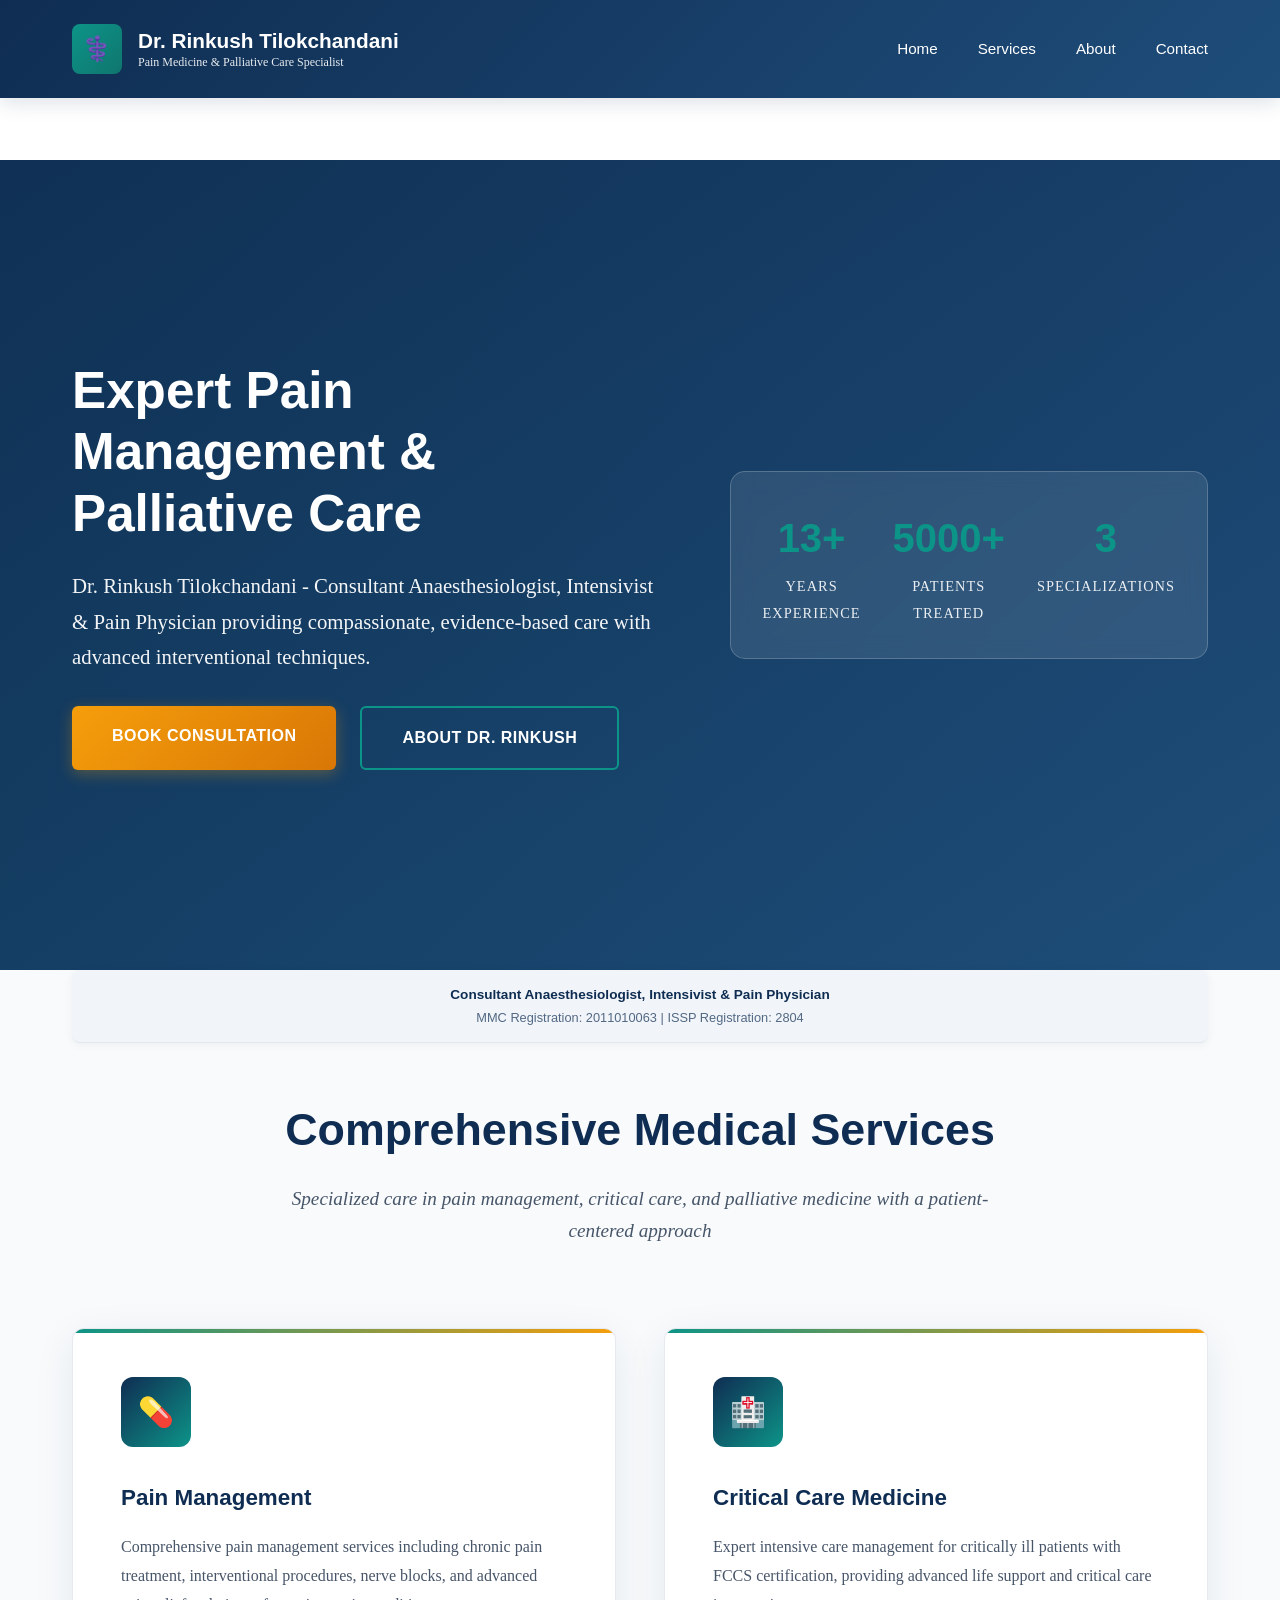
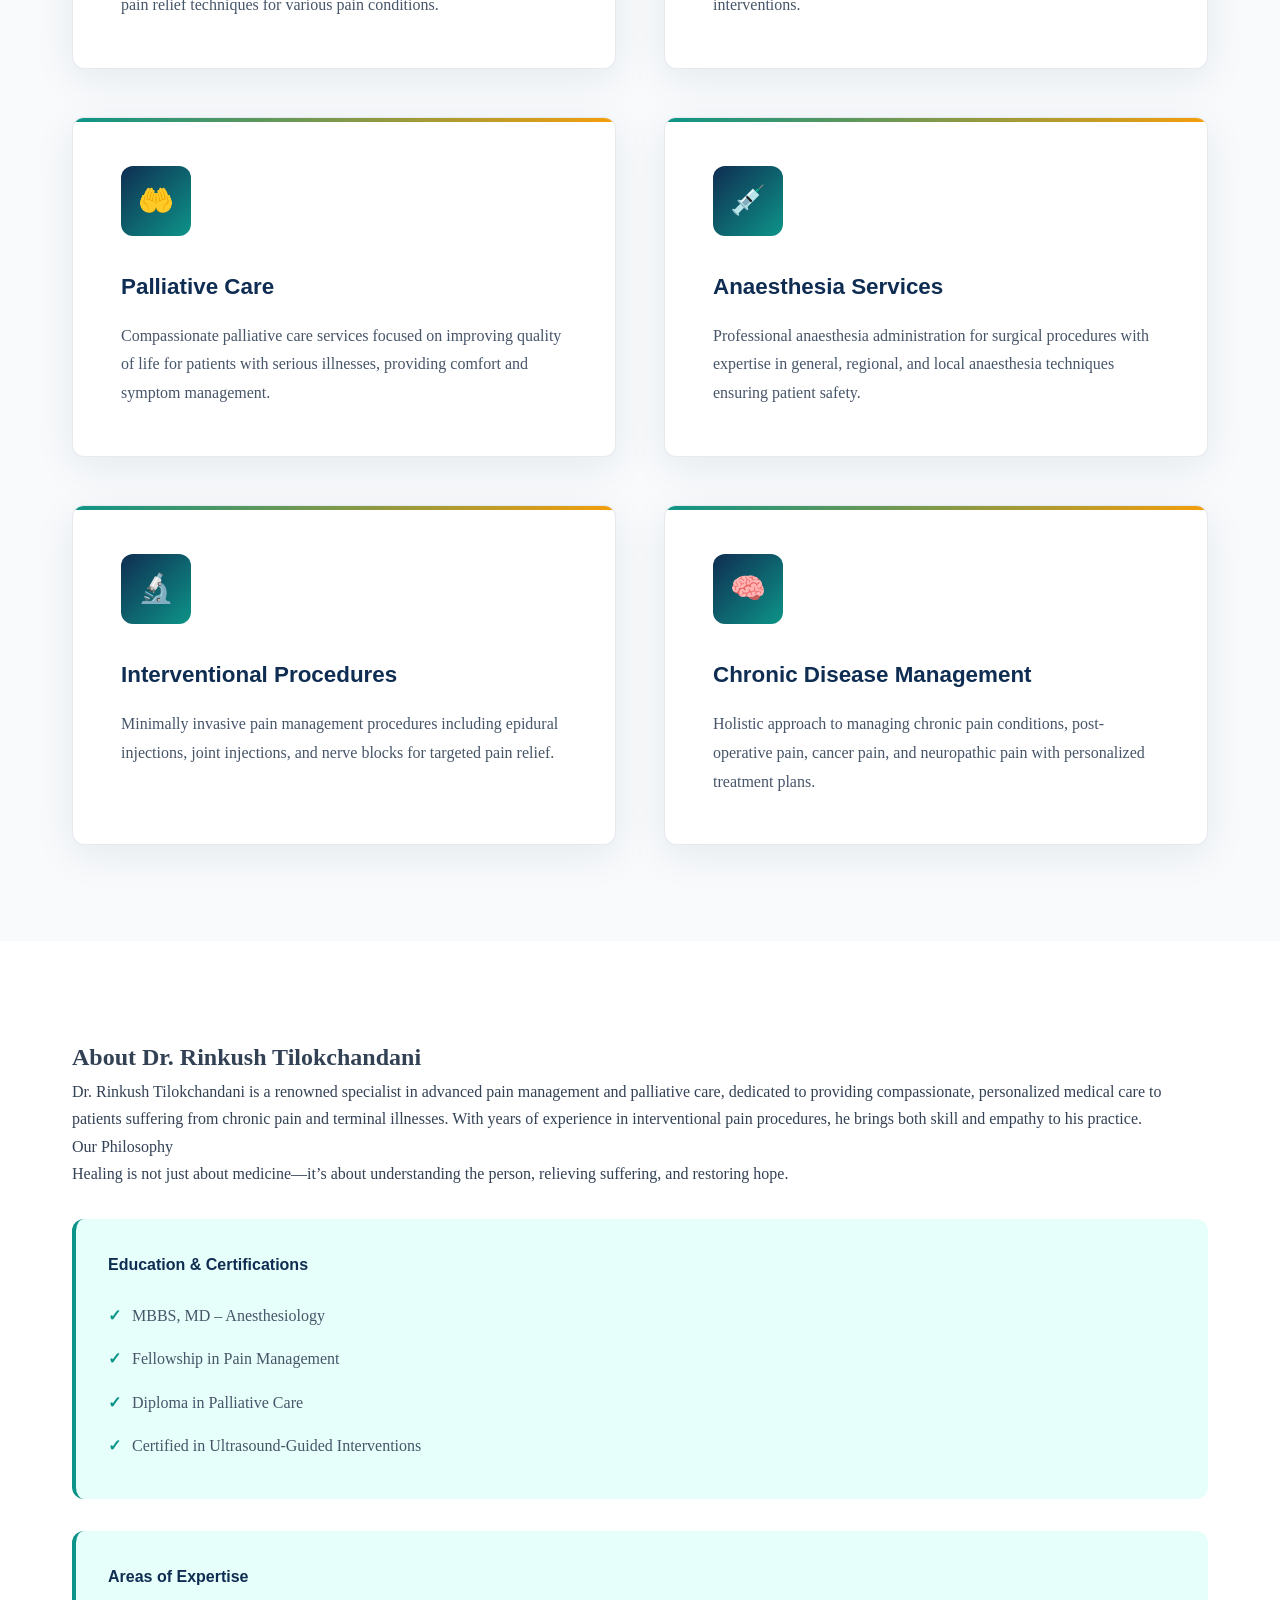
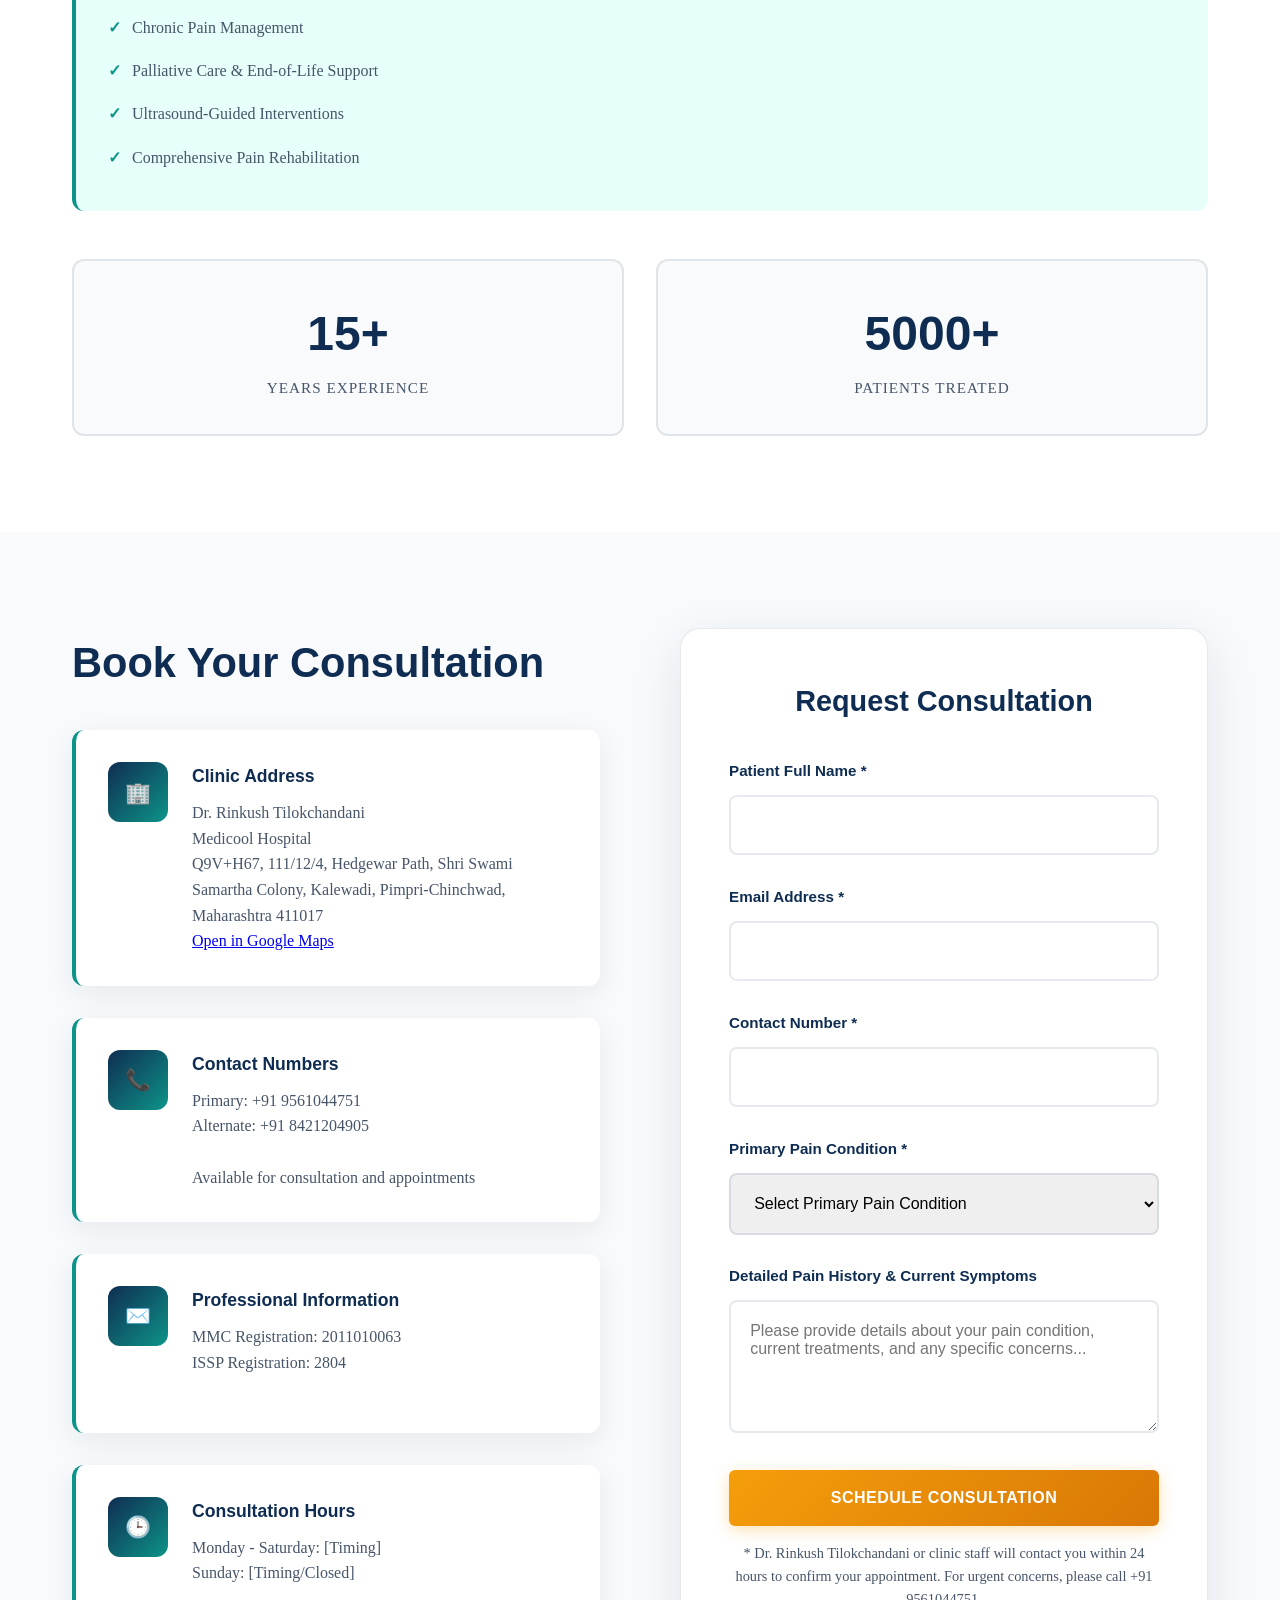
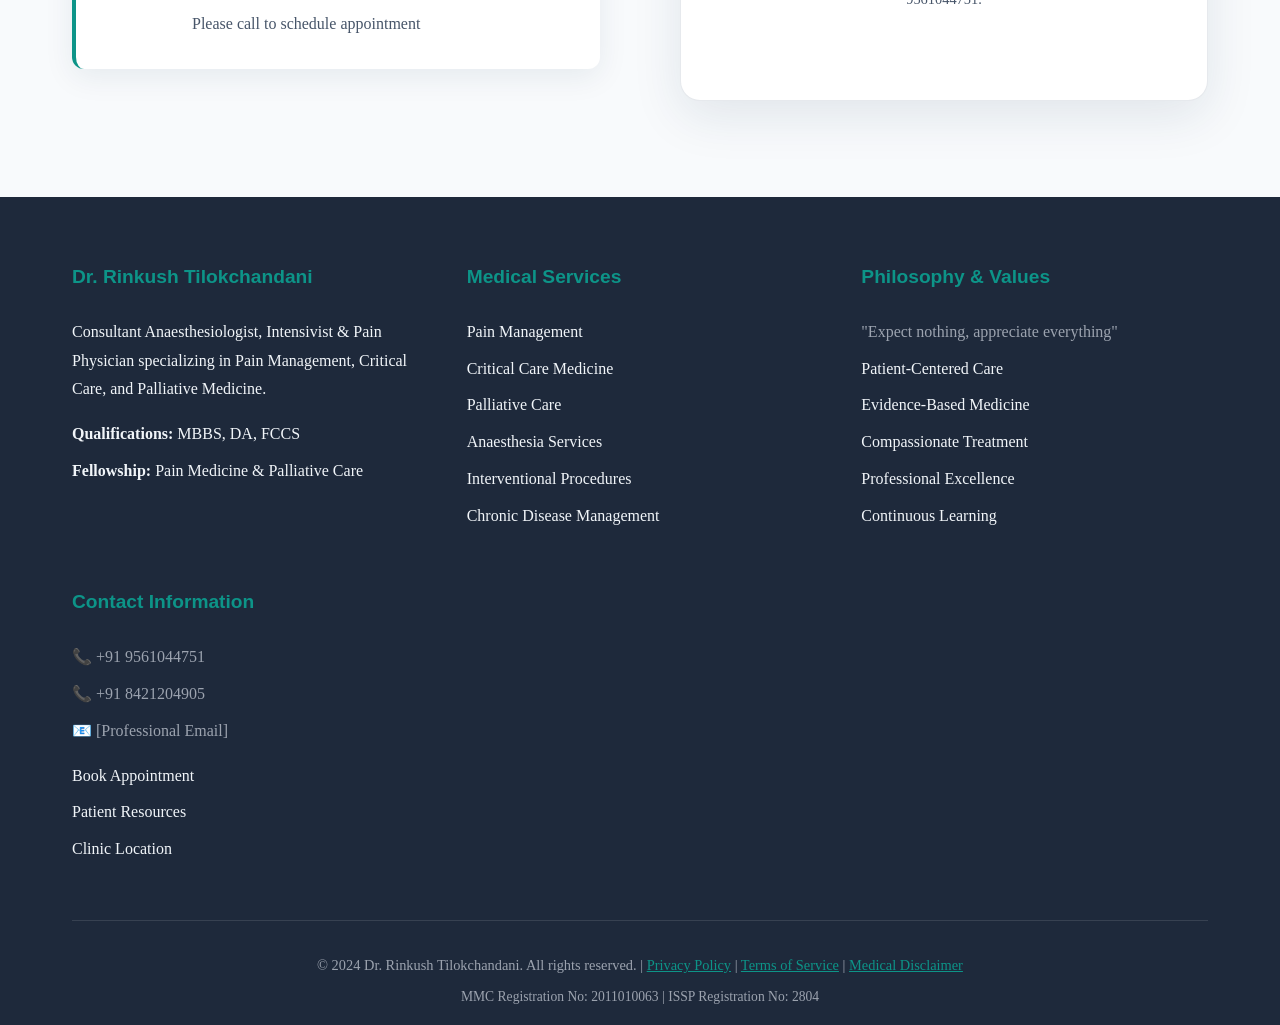
==== index.html @ 5f53c9d5 "Add files via upload" ====
<!DOCTYPE html>
<html lang="en">
<head>
    <meta charset="UTF-8">
    <meta name="viewport" content="width=device-width, initial-scale=1.0">
    <title>Advanced Pain Management Center | Excellence in Interventional Pain Medicine</title>
    <meta name="description" content="Dr. Rinkush Tilokchandani provides expert pain management, interventional procedures, and palliative care in India. Book a consultation for chronic back pain, cervical pain, neuropathic pain, migraine, arthritis, cancer pain, and more.">
    <meta name="keywords" content="Pain management, Palliative care, Interventional pain, Chronic back pain, Cervical pain, Neuropathic pain, Migraine, Arthritis, Cancer pain, Anaesthesiologist, Intensivist, Dr Rinkush Tilokchandani">
    <meta name="author" content="Dr. Rinkush Tilokchandani">
    <link rel="canonical" href="https://www.example.com/">

    <!-- Open Graph -->
    <meta property="og:type" content="website">
    <meta property="og:title" content="Advanced Pain Management Center | Dr. Rinkush Tilokchandani">
    <meta property="og:description" content="Compassionate, evidence-based pain management and palliative care. Book your consultation today.">
    <meta property="og:url" content="https://www.example.com/">
    <meta property="og:image" content="https://www.example.com/og-image.jpg">

    <!-- Twitter Card -->
    <meta name="twitter:card" content="summary_large_image">
    <meta name="twitter:title" content="Advanced Pain Management Center | Dr. Rinkush Tilokchandani">
    <meta name="twitter:description" content="Interventional pain medicine and palliative care by Dr. Rinkush Tilokchandani. Book appointments online.">
    <meta name="twitter:image" content="https://www.example.com/og-image.jpg">

    <!-- Favicons -->
    <link rel="icon" href="/favicon.ico">
    <link rel="apple-touch-icon" sizes="180x180" href="/apple-touch-icon.png">
    <link rel="icon" type="image/png" sizes="32x32" href="/favicon-32x32.png">
    <link rel="icon" type="image/png" sizes="16x16" href="/favicon-16x16.png">

    <!-- Preconnect for performance (if using fonts/CDNs later) -->
    <link rel="preconnect" href="https://fonts.gstatic.com" crossorigin>

    <!-- JSON-LD Schema -->
    <script type="application/ld+json">
    {
      "@context": "https://schema.org",
      "@type": "MedicalClinic",
      "name": "Advanced Pain Management Center",
      "url": "https://www.example.com/",
      "image": "https://www.example.com/og-image.jpg",
      "medicalSpecialty": ["PainManagement", "PalliativeCare", "Anesthesia"],
      "description": "Expert pain management and palliative care by Dr. Rinkush Tilokchandani.",
      "address": {
        "@type": "PostalAddress",
        "streetAddress": "[Clinic Address Line 1]",
        "addressLocality": "[City]",
        "addressRegion": "[State]",
        "postalCode": "[PIN Code]",
        "addressCountry": "IN"
      },
      "telephone": "+91 9561044751",
      "openingHoursSpecification": [{
        "@type": "OpeningHoursSpecification",
        "dayOfWeek": [
          "Monday","Tuesday","Wednesday","Thursday","Friday","Saturday"
        ],
        "opens": "09:00",
        "closes": "18:00"
      }],
      "founder": {
        "@type": "Person",
        "name": "Dr. Rinkush Tilokchandani",
        "jobTitle": "Consultant Anaesthesiologist & Pain Physician",
        "medicalSpecialty": ["PainManagement", "PalliativeCare"]
      }
    }
    </script>

    <link rel="stylesheet" href="styles.css">
</head>
<body>
    <div class="header-top">
        <div class="header-top-content">
            <div class="credentials">
                <span>MBBS, DA, FCCS (Critical Care)</span>
                <span>Fellow in Pain Medicine & Palliative Care</span>
                <span>Consultant Anaesthesiologist & Pain Physician</span>
            </div>
            <div>
                <span>📞 +91 9561044751 / 8421204905</span>
            </div>
        </div>
    </div>

    <header class="header">
        <nav class="nav-container">
            <div class="logo-section">
                <div class="logo-icon">⚕️</div>
                <div class="logo-text">
                    <h1 class="logo-title">Dr. Rinkush Tilokchandani</h1>
                    <p class="logo-subtitle">Pain Medicine & Palliative Care Specialist</p>
                </div>
            </div>
            <ul class="nav-links" id="navLinks">
                <li><a href="#home">Home</a></li>
                <li><a href="#services">Services</a></li>
                <li><a href="#about">About</a></li>
                <li><a href="#contact">Contact</a></li>
            </ul>
            <button class="mobile-menu-btn" id="mobileMenuBtn" aria-label="Toggle mobile menu">
                <span id="menuIcon">☰</span>
            </button>
        </nav>
    </header>

    <section id="home" class="hero" style="margin-top: 120px;">
        <div class="hero-container">
            <div class="hero-content">
                <h1>Expert Pain Management & Palliative Care</h1>
                <p class="hero-subtitle">Dr. Rinkush Tilokchandani - Consultant Anaesthesiologist, Intensivist & Pain Physician providing compassionate, evidence-based care with advanced interventional techniques.</p>
                <div class="cta-buttons">
                    <a href="#contact" class="btn btn-primary">Book Consultation</a>
                    <a href="#about" class="btn btn-secondary">About Dr. Rinkush</a>
                </div>
            </div>
            <div class="hero-stats">
                <div class="hero-stat">
                    <span class="hero-stat-number">13+</span>
                    <span class="hero-stat-label">Years Experience</span>
                </div>
                <div class="hero-stat">
                    <span class="hero-stat-number">5000+</span>
                    <span class="hero-stat-label">Patients Treated</span>
                </div>
                <div class="hero-stat">
                    <span class="hero-stat-number">3</span>
                    <span class="hero-stat-label">Specializations</span>
                </div>
            </div>
        </div>
    </section>

    <section id="services" class="services">
        <div class="container">
            <!-- Credentials Bar -->
            <div class="credentials-bar" style="margin: -6rem auto 3rem; max-width: 100%; border-radius: 8px; box-shadow: 0 2px 10px rgba(0,0,0,0.05);">
                <strong>Consultant Anaesthesiologist, Intensivist & Pain Physician</strong><br>
                <span style="opacity: 0.7; font-size: 0.8rem;">MMC Registration: 2011010063 | ISSP Registration: 2804</span>
            </div>

            <div class="section-header">
                <h2>Comprehensive Medical Services</h2>
                <p>Specialized care in pain management, critical care, and palliative medicine with a patient-centered approach</p>
            </div>

            <div class="services-grid">
                <div class="service-card">
                    <div class="service-icon">💊</div>
                    <h3>Pain Management</h3>
                    <p>Comprehensive pain management services including chronic pain treatment, interventional procedures, nerve blocks, and advanced pain relief techniques for various pain conditions.</p>
                </div>

                <div class="service-card">
                    <div class="service-icon">🏥</div>
                    <h3>Critical Care Medicine</h3>
                    <p>Expert intensive care management for critically ill patients with FCCS certification, providing advanced life support and critical care interventions.</p>
                </div>

                <div class="service-card">
                    <div class="service-icon">🤲</div>
                    <h3>Palliative Care</h3>
                    <p>Compassionate palliative care services focused on improving quality of life for patients with serious illnesses, providing comfort and symptom management.</p>
                </div>

                <div class="service-card">
                    <div class="service-icon">💉</div>
                    <h3>Anaesthesia Services</h3>
                    <p>Professional anaesthesia administration for surgical procedures with expertise in general, regional, and local anaesthesia techniques ensuring patient safety.</p>
                </div>

                <div class="service-card">
                    <div class="service-icon">🔬</div>
                    <h3>Interventional Procedures</h3>
                    <p>Minimally invasive pain management procedures including epidural injections, joint injections, and nerve blocks for targeted pain relief.</p>
                </div>

                <div class="service-card">
                    <div class="service-icon">🧠</div>
                    <h3>Chronic Disease Management</h3>
                    <p>Holistic approach to managing chronic pain conditions, post-operative pain, cancer pain, and neuropathic pain with personalized treatment plans.</p>
                </div>
            </div>
        </div>
    </section>

   <section class="about" id="about">
  <div class="container">
    <h2>About Dr. Rinkush Tilokchandani</h2>
    <p>Dr. Rinkush Tilokchandani is a renowned specialist in advanced pain management and palliative care, dedicated to providing compassionate, personalized medical care to patients suffering from chronic pain and terminal illnesses. With years of experience in interventional pain procedures, he brings both skill and empathy to his practice.</p>

    <div class="philosophy-box">
      <span class="philosophy-label">Our Philosophy</span>
      <p>Healing is not just about medicine—it’s about understanding the person, relieving suffering, and restoring hope.</p>
    </div>

    <div class="certifications">
      <h4>Education & Certifications</h4>
      <ul class="cert-list">
        <li>MBBS, MD – Anesthesiology</li>
        <li>Fellowship in Pain Management</li>
        <li>Diploma in Palliative Care</li>
        <li>Certified in Ultrasound-Guided Interventions</li>
      </ul>
    </div>

    <div class="certifications">
      <h4>Areas of Expertise</h4>
      <ul class="cert-list">
        <li>Chronic Pain Management</li>
        <li>Palliative Care & End-of-Life Support</li>
        <li>Ultrasound-Guided Interventions</li>
        <li>Comprehensive Pain Rehabilitation</li>
      </ul>
    </div>

    <div class="stats-grid">
      <div class="stat-card">
        <span class="stat-number">15+</span>
        <span class="stat-label">Years Experience</span>
      </div>
      <div class="stat-card">
        <span class="stat-number">5000+</span>
        <span class="stat-label">Patients Treated</span>
      </div>
    </div>
  </div>
</section>


    <section id="contact" class="contact">
        <div class="container">
            <div class="contact-content">
                <div class="contact-info">
                    <h2>Book Your Consultation</h2>

                    <div class="contact-item">
                        <div class="contact-icon">🏢</div>
                        <div class="contact-details">
                            <h4>Clinic Address</h4>
                            <p>Dr. Rinkush Tilokchandani<br>
                            Medicool Hospital<br>
                            Q9V+H67, 111/12/4, Hedgewar Path, Shri Swami Samartha Colony, Kalewadi, Pimpri-Chinchwad, Maharashtra 411017<br>
                            <a href="https://www.google.com/maps/search/?api=1&query=Q9V%2BH67%2C%20111%2F12%2F4%2C%20Hedgewar%20Path%2C%20Shri%20Swami%20Samartha%20Colony%2C%20Kalewadi%2C%20Pimpri-Chinchwad%2C%20Maharashtra%20411017" target="_blank" rel="noopener">Open in Google Maps</a>
                            </p>
                        </div>
                    </div>

                    <div class="contact-item">
                        <div class="contact-icon">📞</div>
                        <div class="contact-details">
                            <h4>Contact Numbers</h4>
                            <p>Primary: +91 9561044751<br>
                            Alternate: +91 8421204905<br>
                            <br>
                            Available for consultation and appointments</p>
                        </div>
                    </div>

                    <div class="contact-item">
                        <div class="contact-icon">✉️</div>
                        <div class="contact-details">
                            <h4>Professional Information</h4>
                            <p>MMC Registration: 2011010063<br>
                            ISSP Registration: 2804<br>
                            <br>
                            </p>
                        </div>
                    </div>

                    <div class="contact-item">
                        <div class="contact-icon">🕒</div>
                        <div class="contact-details">
                            <h4>Consultation Hours</h4>
                            <p>Monday - Saturday: [Timing]<br>
                            Sunday: [Timing/Closed]<br>
                            <br>
                            Please call to schedule appointment</p>
                        </div>
                    </div>
                </div>

                <form class="appointment-form">
                    <h3 class="form-title">Request Consultation</h3>

                    <div class="form-group">
                        <label for="patientName">Patient Full Name *</label>
                        <input type="text" id="patientName" name="patientName" required>
                    </div>

                    <div class="form-group">
                        <label for="email">Email Address *</label>
                        <input type="email" id="email" name="email" required>
                    </div>

                    <div class="form-group">
                        <label for="phone">Contact Number *</label>
                        <input type="tel" id="phone" name="phone" required>
                    </div>

                    <div class="form-group">
                        <label for="painType">Primary Pain Condition *</label>
                        <select id="painType" name="painType" required>
                            <option value="">Select Primary Pain Condition</option>
                            <option value="chronic-back">Chronic Lower Back Pain</option>
                            <option value="cervical">Cervical/Neck Pain</option>
                            <option value="neuropathic">Neuropathic Pain</option>
                            <option value="migraine">Chronic Migraine/Headache</option>
                            <option value="fibromyalgia">Fibromyalgia</option>
                            <option value="arthritis">Osteoarthritis/Joint Pain</option>
                            <option value="crps">CRPS (Complex Regional Pain Syndrome)</option>
                            <option value="cancer">Cancer-Related Pain</option>
                            <option value="post-surgical">Post-Surgical Pain</option>
                            <option value="other">Other Pain Condition</option>
                        </select>
                    </div>

                    <div class="form-group">
                        <label for="message">Detailed Pain History & Current Symptoms</label>
                        <textarea id="message" name="message" rows="5" placeholder="Please provide details about your pain condition, current treatments, and any specific concerns..."></textarea>
                    </div>

                    <button type="submit" class="btn btn-primary" style="width: 100%; padding: 1.2rem;">Schedule Consultation</button>

                    <p style="font-size: 0.9rem; color: var(--gray-600); margin-top: 1rem; text-align: center; line-height: 1.6;">
                        * Dr. Rinkush Tilokchandani or clinic staff will contact you within 24 hours to confirm your appointment. For urgent concerns, please call +91 9561044751.
                    </p>
                </form>
            </div>
        </div>
    </section>

    <footer class="footer">
        <div class="container">
            <div class="footer-content">
                <div class="footer-section">
                    <h3>Dr. Rinkush Tilokchandani</h3>
                    <p>Consultant Anaesthesiologist, Intensivist & Pain Physician specializing in Pain Management, Critical Care, and Palliative Medicine.</p>
                    <p style="margin-top: 1rem;"><strong>Qualifications:</strong> MBBS, DA, FCCS</p>
                    <p style="margin-top: 0.5rem;"><strong>Fellowship:</strong> Pain Medicine & Palliative Care</p>
                </div>

                <div class="footer-section">
                    <h3>Medical Services</h3>
                    <ul>
                        <li><a href="#services">Pain Management</a></li>
                        <li><a href="#services">Critical Care Medicine</a></li>
                        <li><a href="#services">Palliative Care</a></li>
                        <li><a href="#services">Anaesthesia Services</a></li>
                        <li><a href="#services">Interventional Procedures</a></li>
                        <li><a href="#services">Chronic Disease Management</a></li>
                    </ul>
                </div>

                <div class="footer-section">
                    <h3>Philosophy & Values</h3>
                    <ul>
                        <li style="color: #9ca3af;">"Expect nothing, appreciate everything"</li>
                        <li>Patient-Centered Care</li>
                        <li>Evidence-Based Medicine</li>
                        <li>Compassionate Treatment</li>
                        <li>Professional Excellence</li>
                        <li>Continuous Learning</li>
                    </ul>
                </div>

                <div class="footer-section">
                    <h3>Contact Information</h3>
                    <ul>
                        <li style="color: #9ca3af;">📞 +91 9561044751</li>
                        <li style="color: #9ca3af;">📞 +91 8421204905</li>
                        <li style="color: #9ca3af;">📧 [Professional Email]</li>
                        <li style="margin-top: 1rem;"><a href="#contact">Book Appointment</a></li>
                        <li>Patient Resources</li>
                        <li><a href="https://www.google.com/maps/search/?api=1&query=Q9V%2BH67%2C%20111%2F12%2F4%2C%20Hedgewar%20Path%2C%20Shri%20Swami%20Samartha%20Colony%2C%20Kalewadi%2C%20Pimpri-Chinchwad%2C%20Maharashtra%20411017" target="_blank" rel="noopener">Clinic Location</a></li>
                    </ul>
                </div>
            </div>

            <div class="footer-bottom">
                <p>&copy; 2024 Dr. Rinkush Tilokchandani. All rights reserved. | <a href="#" style="color: var(--accent-teal);">Privacy Policy</a> | <a href="#" style="color: var(--accent-teal);">Terms of Service</a> | <a href="#" style="color: var(--accent-teal);">Medical Disclaimer</a></p>
                <p style="margin-top: 0.5rem; font-size: 0.85rem;">
                    MMC Registration No: 2011010063 | ISSP Registration No: 2804
                </p>
            </div>
        </div>
    </footer>

    <script src="script.js"></script>
</body>
</html>
---- styles.css ----
* {
    margin: 0;
    padding: 0;
    box-sizing: border-box;
}

:root {
    --primary-navy: #0f2d52;
    --secondary-navy: #1e4d7a;
    --accent-teal: #0d9488;
    --accent-gold: #f59e0b;
    --light-teal: #e6fffa;
    --light-blue: #f0f9ff;
    --gray-50: #f8fafc;
    --gray-100: #f1f5f9;
    --gray-200: #e2e8f0;
    --gray-600: #475569;
    --gray-700: #334155;
    --gray-800: #1e293b;
    --gray-900: #0f172a;
    --white: #ffffff;
    --success: #059669;
    --warning: #d97706;
    --error: #dc2626;
}

body {
    font-family: 'Georgia', 'Times New Roman', serif;
    line-height: 1.7;
    color: var(--gray-700);
    background-color: var(--white);
}

/* Professional Header */
.header {
    background: linear-gradient(135deg, var(--primary-navy), var(--secondary-navy));
    color: var(--white);
    padding: 0.5rem 0;
    position: fixed;
    width: 100%;
    top: 0;
    z-index: 1000;
    box-shadow: 0 4px 20px rgba(15, 45, 82, 0.15);
    backdrop-filter: blur(10px);
}

.header-top {
    background: var(--gray-900);
    padding: 0.5rem 0;
    font-size: 0.875rem;
    color: var(--gray-100);
}

.header-top-content {
    max-width: 1200px;
    margin: 0 auto;
    padding: 0 2rem;
    display: flex;
    justify-content: space-between;
    align-items: center;
}

.credentials {
    display: flex;
    gap: 1.5rem;
    font-size: 0.8rem;
    flex-wrap: wrap;
}

.nav-container {
    max-width: 1200px;
    margin: 0 auto;
    display: flex;
    justify-content: space-between;
    align-items: center;
    padding: 1rem 2rem;
}

.logo-section {
    display: flex;
    align-items: center;
    gap: 1rem;
}

.logo-icon {
    width: 50px;
    height: 50px;
    background: linear-gradient(135deg, var(--accent-teal), #0f766e);
    border-radius: 8px;
    display: flex;
    align-items: center;
    justify-content: center;
    font-size: 1.5rem;
    color: var(--white);
}

.logo-text {
    color: var(--white);
}

.logo-title {
    font-size: 1.3rem;
    font-weight: 700;
    margin: 0;
    font-family: 'Arial', sans-serif;
    line-height: 1.3;
}

.logo-subtitle {
    font-size: 0.75rem;
    opacity: 0.9;
    margin: 0;
    font-weight: 400;
    line-height: 1.4;
}

.nav-links {
    display: flex;
    list-style: none;
    gap: 2.5rem;
}

.nav-links a {
    color: var(--white);
    text-decoration: none;
    font-weight: 500;
    font-size: 0.95rem;
    transition: all 0.3s ease;
    padding: 0.5rem 0;
    position: relative;
    font-family: 'Arial', sans-serif;
}

.nav-links a::after {
    content: '';
    position: absolute;
    bottom: 0;
    left: 0;
    width: 0;
    height: 2px;
    background: var(--accent-teal);
    transition: width 0.3s ease;
}

.nav-links a:hover::after {
    width: 100%;
}

.mobile-menu-btn {
    display: none;
    background: none;
    border: none;
    color: var(--white);
    font-size: 1.5rem;
    cursor: pointer;
    padding: 0.5rem;
}

/* Hero Section */
.hero {
    background: linear-gradient(135deg, rgba(15, 45, 82, 0.95), rgba(30, 77, 122, 0.95)),
                linear-gradient(45deg, var(--accent-teal) 0%, var(--primary-navy) 100%);
    background-size: cover;
    background-position: center;
    min-height: 90vh;
    display: flex;
    align-items: center;
    color: var(--white);
    padding: 2rem 0;
}

.hero-container {
    max-width: 1200px;
    margin: 0 auto;
    padding: 0 2rem;
    display: grid;
    grid-template-columns: 2fr 1fr;
    gap: 4rem;
    align-items: center;
}

.hero-content h1 {
    font-size: 3.2rem;
    font-weight: 700;
    margin-bottom: 1.5rem;
    line-height: 1.2;
    font-family: 'Arial', sans-serif;
}

.hero-subtitle {
    font-size: 1.3rem;
    margin-bottom: 2rem;
    font-weight: 300;
    opacity: 0.95;
    font-family: 'Georgia', serif;
}

.hero-stats {
    display: grid;
    grid-template-columns: repeat(3, 1fr);
    gap: 2rem;
    background: rgba(255, 255, 255, 0.1);
    padding: 2rem;
    border-radius: 15px;
    backdrop-filter: blur(10px);
    border: 1px solid rgba(255, 255, 255, 0.2);
}

.hero-stat {
    text-align: center;
}

.hero-stat-number {
    font-size: 2.5rem;
    font-weight: 700;
    color: var(--accent-teal);
    display: block;
    font-family: 'Arial', sans-serif;
}

.hero-stat-label {
    font-size: 0.9rem;
    opacity: 0.9;
    text-transform: uppercase;
    letter-spacing: 1px;
    margin-top: 0.5rem;
}

.cta-buttons {
    display: flex;
    gap: 1.5rem;
    margin-top: 2rem;
}

.btn {
    padding: 1rem 2.5rem;
    border: none;
    border-radius: 6px;
    font-size: 1rem;
    font-weight: 600;
    cursor: pointer;
    text-decoration: none;
    display: inline-block;
    transition: all 0.3s ease;
    text-transform: uppercase;
    letter-spacing: 0.5px;
    font-family: 'Arial', sans-serif;
}

.btn-primary {
    background: linear-gradient(135deg, var(--accent-gold), #d97706);
    color: var(--white);
    box-shadow: 0 4px 15px rgba(245, 158, 11, 0.3);
}

.btn-primary:hover {
    background: linear-gradient(135deg, #d97706, #b45309);
    transform: translateY(-2px);
    box-shadow: 0 8px 25px rgba(245, 158, 11, 0.4);
}

.btn-secondary {
    background: transparent;
    color: var(--white);
    border: 2px solid var(--accent-teal);
}

.btn-secondary:hover {
    background: var(--accent-teal);
    color: var(--white);
    border-color: var(--accent-teal);
}

/* Award Banner */
.credentials-bar {
    background: var(--gray-100);
    color: var(--primary-navy);
    text-align: center;
    padding: 0.8rem 2rem;
    font-weight: 400;
    font-size: 0.85rem;
    font-family: 'Arial', sans-serif;
    border-bottom: 1px solid var(--gray-200);
}

/* Services Section */
.services {
    padding: 6rem 0;
    background: var(--gray-50);
}

.container {
    max-width: 1200px;
    margin: 0 auto;
    padding: 0 2rem;
}

.section-header {
    text-align: center;
    margin-bottom: 5rem;
}

.section-header h2 {
    font-size: 2.8rem;
    color: var(--primary-navy);
    margin-bottom: 1rem;
    font-weight: 700;
    font-family: 'Arial', sans-serif;
}

.section-header p {
    font-size: 1.2rem;
    color: var(--gray-600);
    max-width: 700px;
    margin: 0 auto;
    font-style: italic;
}

.services-grid {
    display: grid;
    grid-template-columns: repeat(auto-fit, minmax(350px, 1fr));
    gap: 3rem;
}

.service-card {
    background: var(--white);
    padding: 3rem;
    border-radius: 12px;
    box-shadow: 0 10px 40px rgba(15, 45, 82, 0.08);
    transition: all 0.4s ease;
    border: 1px solid rgba(15, 45, 82, 0.1);
    position: relative;
    overflow: hidden;
}

.service-card::before {
    content: '';
    position: absolute;
    top: 0;
    left: 0;
    width: 100%;
    height: 4px;
    background: linear-gradient(90deg, var(--accent-teal), var(--accent-gold));
}

.service-card:hover {
    transform: translateY(-8px);
    box-shadow: 0 20px 60px rgba(15, 45, 82, 0.15);
}

.service-icon {
    width: 70px;
    height: 70px;
    background: linear-gradient(135deg, var(--primary-navy), var(--accent-teal));
    border-radius: 12px;
    display: flex;
    align-items: center;
    justify-content: center;
    margin-bottom: 2rem;
    color: var(--white);
    font-size: 1.8rem;
}

.service-card h3 {
    font-size: 1.4rem;
    color: var(--primary-navy);
    margin-bottom: 1rem;
    font-weight: 600;
    font-family: 'Arial', sans-serif;
}

.service-card p {
    color: var(--gray-600);
    line-height: 1.8;
    font-size: 1rem;
}

/* About Section */
.about {
    padding: 6rem 0;
    background: var(--white);
}

.about-content {
    display: grid;
    grid-template-columns: 1fr 1fr;
    gap: 5rem;
    align-items: center;
}

.about-text h2 {
    font-size: 2.6rem;
    color: var(--primary-navy);
    margin-bottom: 2rem;
    font-weight: 700;
    font-family: 'Arial', sans-serif;
}

.about-text p {
    font-size: 1.1rem;
    color: var(--gray-600);
    line-height: 1.9;
    margin-bottom: 1.8rem;
}

.certifications {
    background: var(--light-teal);
    padding: 2rem;
    border-radius: 12px;
    border-left: 4px solid var(--accent-teal);
    margin: 2rem 0;
}

.certifications h4 {
    color: var(--primary-navy);
    margin-bottom: 1rem;
    font-family: 'Arial', sans-serif;
}

.cert-list {
    list-style: none;
    padding: 0;
}

.cert-list li {
    padding: 0.5rem 0;
    color: var(--gray-600);
    position: relative;
    padding-left: 1.5rem;
}

.cert-list li::before {
    content: "✓";
    position: absolute;
    left: 0;
    color: var(--accent-teal);
    font-weight: bold;
}

.stats-grid {
    display: grid;
    grid-template-columns: repeat(2, 1fr);
    gap: 2rem;
    margin-top: 3rem;
}

.stat-card {
    text-align: center;
    padding: 2rem;
    background: var(--gray-50);
    border-radius: 12px;
    border: 2px solid rgba(15, 45, 82, 0.1);
}

.stat-number {
    font-size: 3rem;
    font-weight: 700;
    color: var(--primary-navy);
    display: block;
    font-family: 'Arial', sans-serif;
}

.stat-label {
    color: var(--gray-600);
    font-size: 0.95rem;
    text-transform: uppercase;
    letter-spacing: 1px;
    margin-top: 0.5rem;
}

.about-image {
    background: linear-gradient(135deg, var(--primary-navy), var(--accent-teal));
    border-radius: 20px;
    height: 500px;
    position: relative;
    overflow: hidden;
    box-shadow: 0 20px 60px rgba(15, 45, 82, 0.2);
    display: flex;
    align-items: center;
    justify-content: center;
    color: rgba(255, 255, 255, 0.3);
    font-size: 4rem;
}

.about-image::after {
    content: "👨‍⚕️";
    font-size: 8rem;
}

/* Fellowship Section */
.fellowship {
    padding: 6rem 0;
    background: linear-gradient(135deg, var(--primary-navy), var(--secondary-navy));
    color: var(--white);
}

.fellowship-content {
    text-align: center;
}

.fellowship h2 {
    font-size: 2.8rem;
    margin-bottom: 2rem;
    font-weight: 700;
    font-family: 'Arial', sans-serif;
}

.fellowship p {
    font-size: 1.3rem;
    margin-bottom: 3rem;
    max-width: 900px;
    margin-left: auto;
    margin-right: auto;
    opacity: 0.95;
}

.fellowship-features {
    display: grid;
    grid-template-columns: repeat(auto-fit, minmax(280px, 1fr));
    gap: 3rem;
    margin-top: 4rem;
}

.feature-card {
    background: rgba(255, 255, 255, 0.1);
    padding: 2.5rem;
    border-radius: 15px;
    backdrop-filter: blur(10px);
    border: 1px solid rgba(255, 255, 255, 0.2);
    text-align: left;
}

.feature-icon {
    width: 60px;
    height: 60px;
    background: var(--accent-gold);
    border-radius: 12px;
    display: flex;
    align-items: center;
    justify-content: center;
    margin-bottom: 1.5rem;
    font-size: 1.5rem;
    color: var(--white);
}

.feature-card h3 {
    font-size: 1.3rem;
    margin-bottom: 1rem;
    font-family: 'Arial', sans-serif;
}

.feature-card p {
    font-size: 1rem;
    opacity: 0.9;
    line-height: 1.7;
    margin: 0;
}

/* Contact Section */
.contact {
    padding: 6rem 0;
    background: var(--gray-50);
}

.contact-content {
    display: grid;
    grid-template-columns: 1fr 1fr;
    gap: 5rem;
}

.contact-info h2 {
    font-size: 2.6rem;
    color: var(--primary-navy);
    margin-bottom: 2rem;
    font-weight: 700;
    font-family: 'Arial', sans-serif;
}

.contact-item {
    display: flex;
    align-items: flex-start;
    margin-bottom: 2rem;
    padding: 2rem;
    background: var(--white);
    border-radius: 12px;
    box-shadow: 0 8px 30px rgba(15, 45, 82, 0.08);
    border-left: 4px solid var(--accent-teal);
}

.contact-icon {
    width: 60px;
    height: 60px;
    background: linear-gradient(135deg, var(--primary-navy), var(--accent-teal));
    border-radius: 12px;
    display: flex;
    align-items: center;
    justify-content: center;
    color: var(--white);
    margin-right: 1.5rem;
    flex-shrink: 0;
    font-size: 1.3rem;
}

.contact-details h4 {
    color: var(--primary-navy);
    font-size: 1.1rem;
    margin-bottom: 0.5rem;
    font-family: 'Arial', sans-serif;
}

.contact-details p {
    color: var(--gray-600);
    line-height: 1.6;
}

.appointment-form {
    background: var(--white);
    padding: 3rem;
    border-radius: 20px;
    box-shadow: 0 15px 50px rgba(15, 45, 82, 0.1);
    border: 1px solid rgba(15, 45, 82, 0.1);
}

.form-title {
    color: var(--primary-navy);
    font-size: 1.8rem;
    margin-bottom: 2rem;
    text-align: center;
    font-weight: 600;
    font-family: 'Arial', sans-serif;
}

.form-group {
    margin-bottom: 1.8rem;
}

.form-group label {
    display: block;
    margin-bottom: 0.7rem;
    color: var(--primary-navy);
    font-weight: 600;
    font-size: 0.95rem;
    font-family: 'Arial', sans-serif;
}

.form-group input,
.form-group select,
.form-group textarea {
    width: 100%;
    padding: 1.2rem;
    border: 2px solid rgba(15, 45, 82, 0.1);
    border-radius: 8px;
    font-size: 1rem;
    transition: all 0.3s ease;
    font-family: 'Arial', sans-serif;
}

.form-group input:focus,
.form-group select:focus,
.form-group textarea:focus {
    outline: none;
    border-color: var(--accent-teal);
    box-shadow: 0 0 0 3px rgba(13, 148, 136, 0.1);
}

/* Footer */
.footer {
    background: var(--gray-800);
    color: var(--gray-100);
    padding: 4rem 0 1rem;
}

.footer-content {
    display: grid;
    grid-template-columns: repeat(auto-fit, minmax(250px, 1fr));
    gap: 3rem;
    margin-bottom: 3rem;
}

.footer-section h3 {
    color: var(--accent-teal);
    margin-bottom: 1.5rem;
    font-size: 1.2rem;
    font-family: 'Arial', sans-serif;
}

.footer-section p,
.footer-section li {
    color: var(--gray-100);
    line-height: 1.8;
    margin-bottom: 0.5rem;
}

.footer-section ul {
    list-style: none;
    padding: 0;
}

.footer-section a {
    color: var(--gray-100);
    text-decoration: none;
    transition: color 0.3s ease;
}

.footer-section a:hover {
    color: var(--accent-teal);
}

.footer-bottom {
    text-align: center;
    padding-top: 2rem;
    border-top: 1px solid #374151;
    color: #9ca3af;
    font-size: 0.9rem;
}

/* Mobile Responsiveness - Enhanced */
.nav-links.mobile {
    position: fixed;
    top: 100%;
    left: 0;
    width: 100%;
    background: var(--primary-navy);
    flex-direction: column;
    padding: 2rem 0;
    gap: 1rem;
    transform: translateY(-100%);
    transition: transform 0.3s ease;
    box-shadow: 0 4px 20px rgba(15, 45, 82, 0.3);
}

.nav-links.mobile.active {
    transform: translateY(0);
}

.nav-links.mobile a {
    padding: 1rem 2rem;
    border-bottom: 1px solid rgba(255, 255, 255, 0.1);
}

@media (max-width: 1024px) {
    .hero-container {
        grid-template-columns: 1fr;
        gap: 3rem;
        text-align: center;
    }

    .hero-stats {
        grid-template-columns: repeat(3, 1fr);
        gap: 1.5rem;
    }

    .about-content,
    .contact-content {
        grid-template-columns: 1fr;
        gap: 3rem;
    }

    .services-grid {
        grid-template-columns: repeat(2, 1fr);
        gap: 2rem;
    }

    .fellowship-features {
        grid-template-columns: repeat(2, 1fr);
        gap: 2rem;
    }
}

@media (max-width: 768px) {
    .header-top {
        display: none;
    }

    .credentials-bar {
        padding: 0.7rem 1rem;
        font-size: 0.75rem;
        margin: -6rem auto 2rem !important;
    }

    .nav-container {
        padding: 0.8rem 1rem;
    }

    .logo-title {
        font-size: 1.2rem;
    }

    .logo-subtitle {
        font-size: 0.7rem;
    }

    .nav-links {
        display: none;
    }

    .mobile-menu-btn {
        display: block;
    }

    .hero {
        min-height: 100vh;
        padding: 2rem 0;
    }

    .hero-content h1 {
        font-size: 2.2rem;
    }

    .hero-subtitle {
        font-size: 1.1rem;
    }

    .hero-stats {
        grid-template-columns: 1fr;
        gap: 1rem;
    }

    .cta-buttons {
        flex-direction: column;
        align-items: center;
    }

    .btn {
        width: 80%;
    }

    .section-header h2 {
        font-size: 2rem;
    }

    .services-grid,
    .fellowship-features {
        grid-template-columns: 1fr;
    }

    .stats-grid {
        grid-template-columns: repeat(2, 1fr);
    }

    .appointment-form {
        padding: 2rem;
    }
}

@media (max-width: 480px) {
    .credentials-bar {
        padding: 0.6rem 0.5rem;
        font-size: 0.7rem;
        margin: -6rem auto 1.5rem !important;
    }

    .logo-icon {
        width: 40px;
        height: 40px;
        font-size: 1.2rem;
    }

    .hero-content h1 {
        font-size: 1.8rem;
    }

    .btn {
        width: 100%;
        font-size: 0.9rem;
    }

    .stats-grid {
        grid-template-columns: 1fr;
    }
}
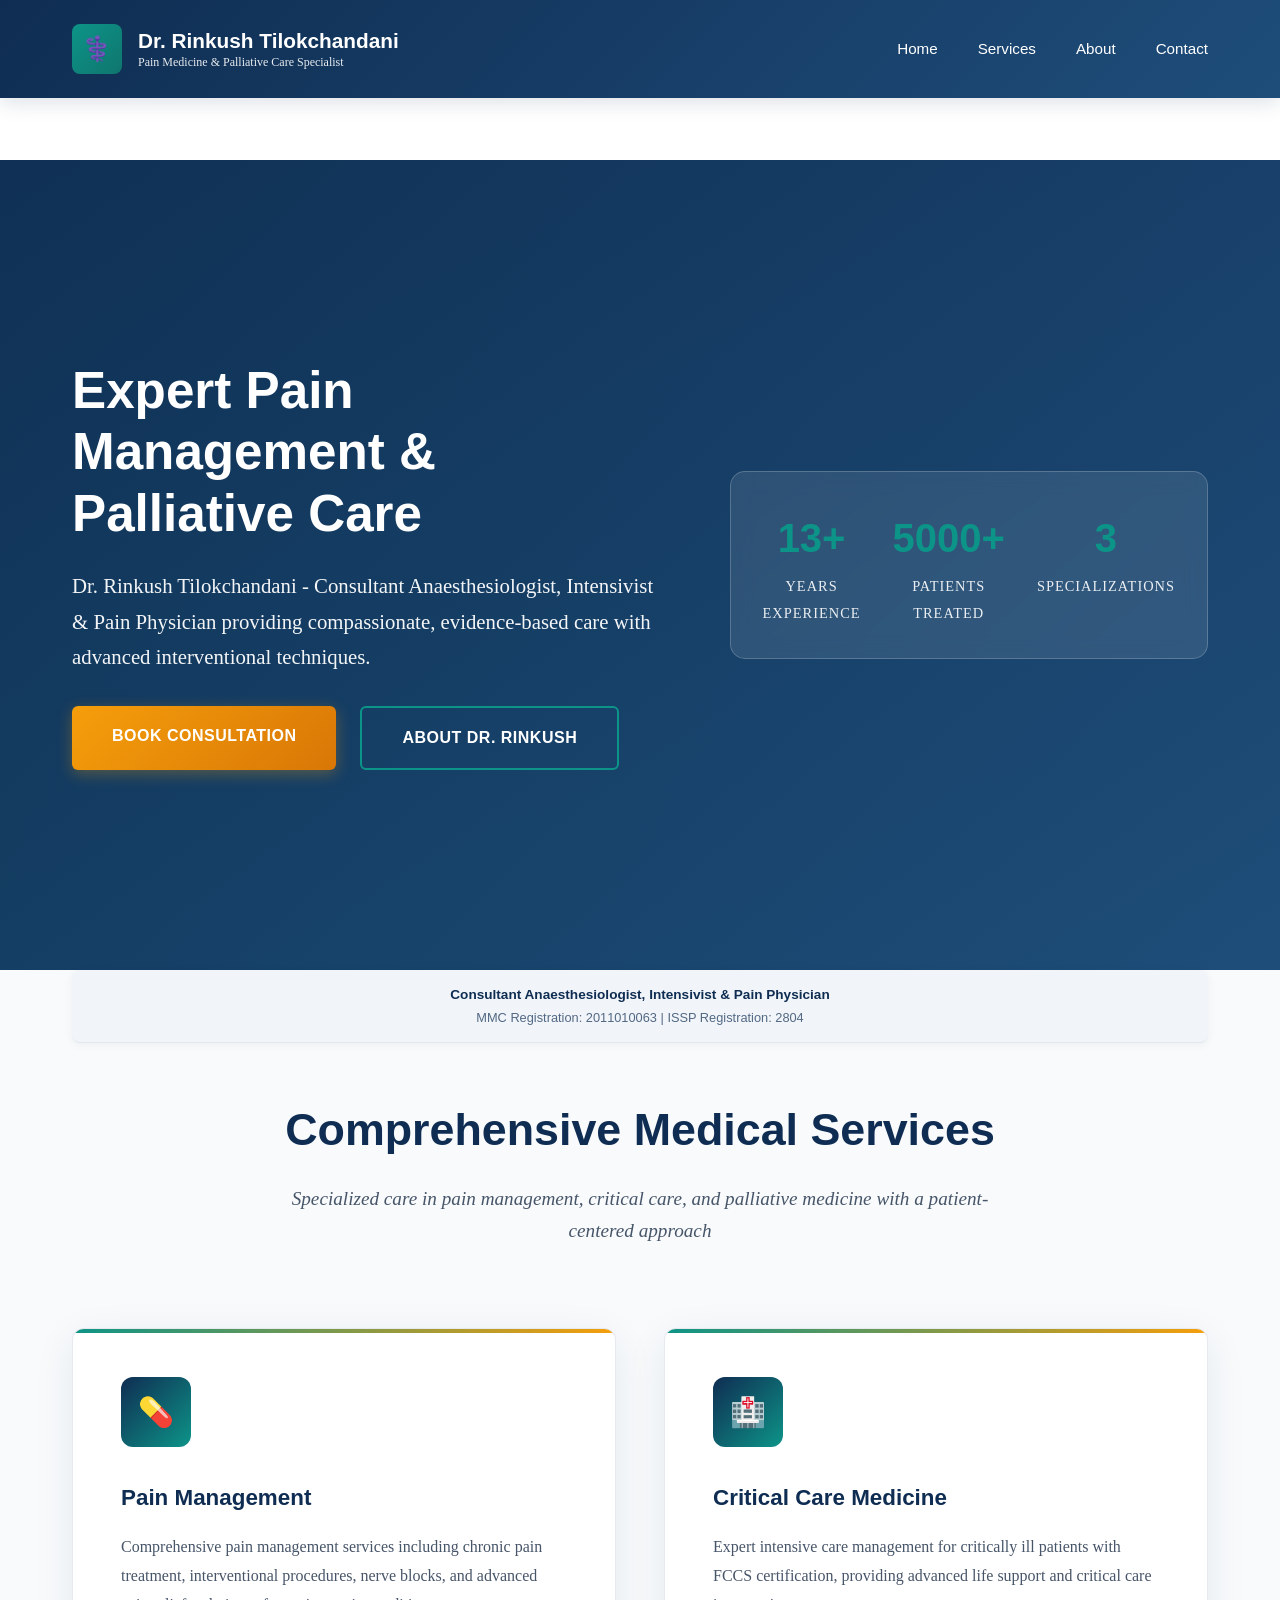
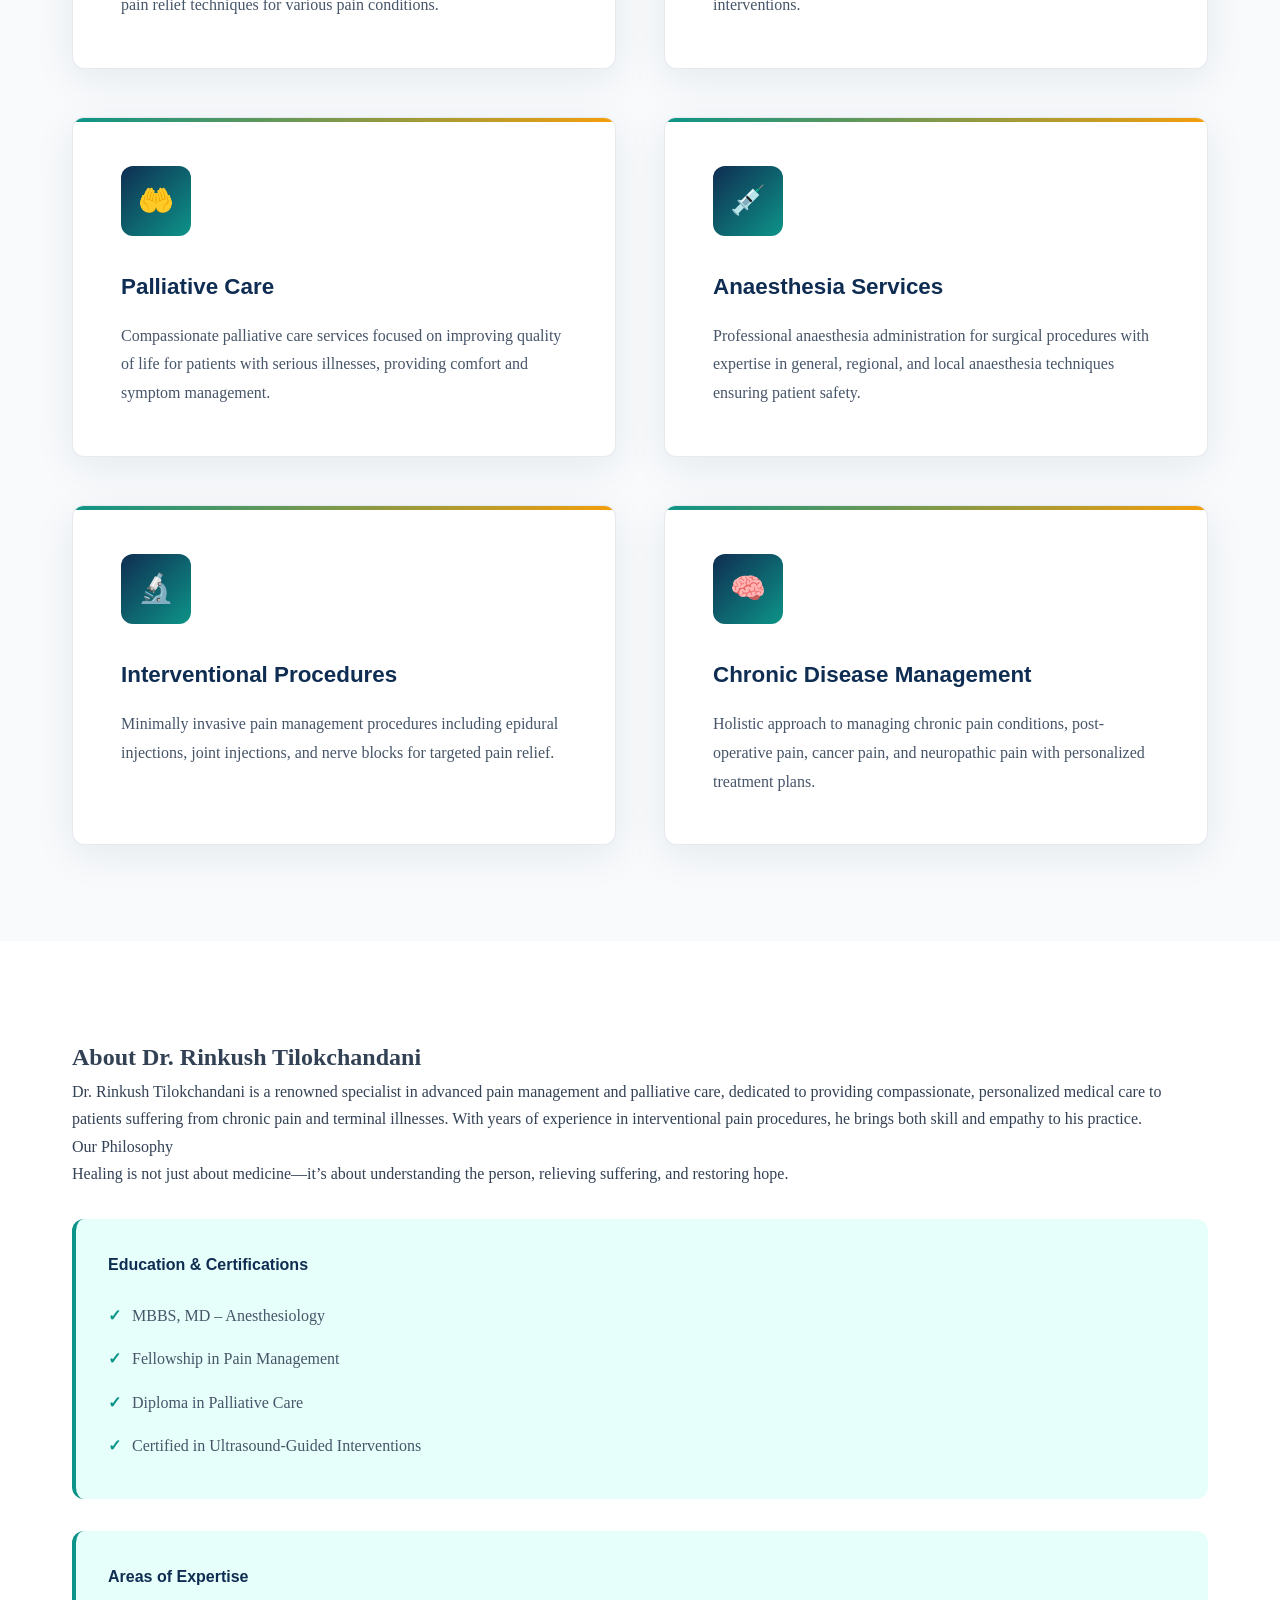
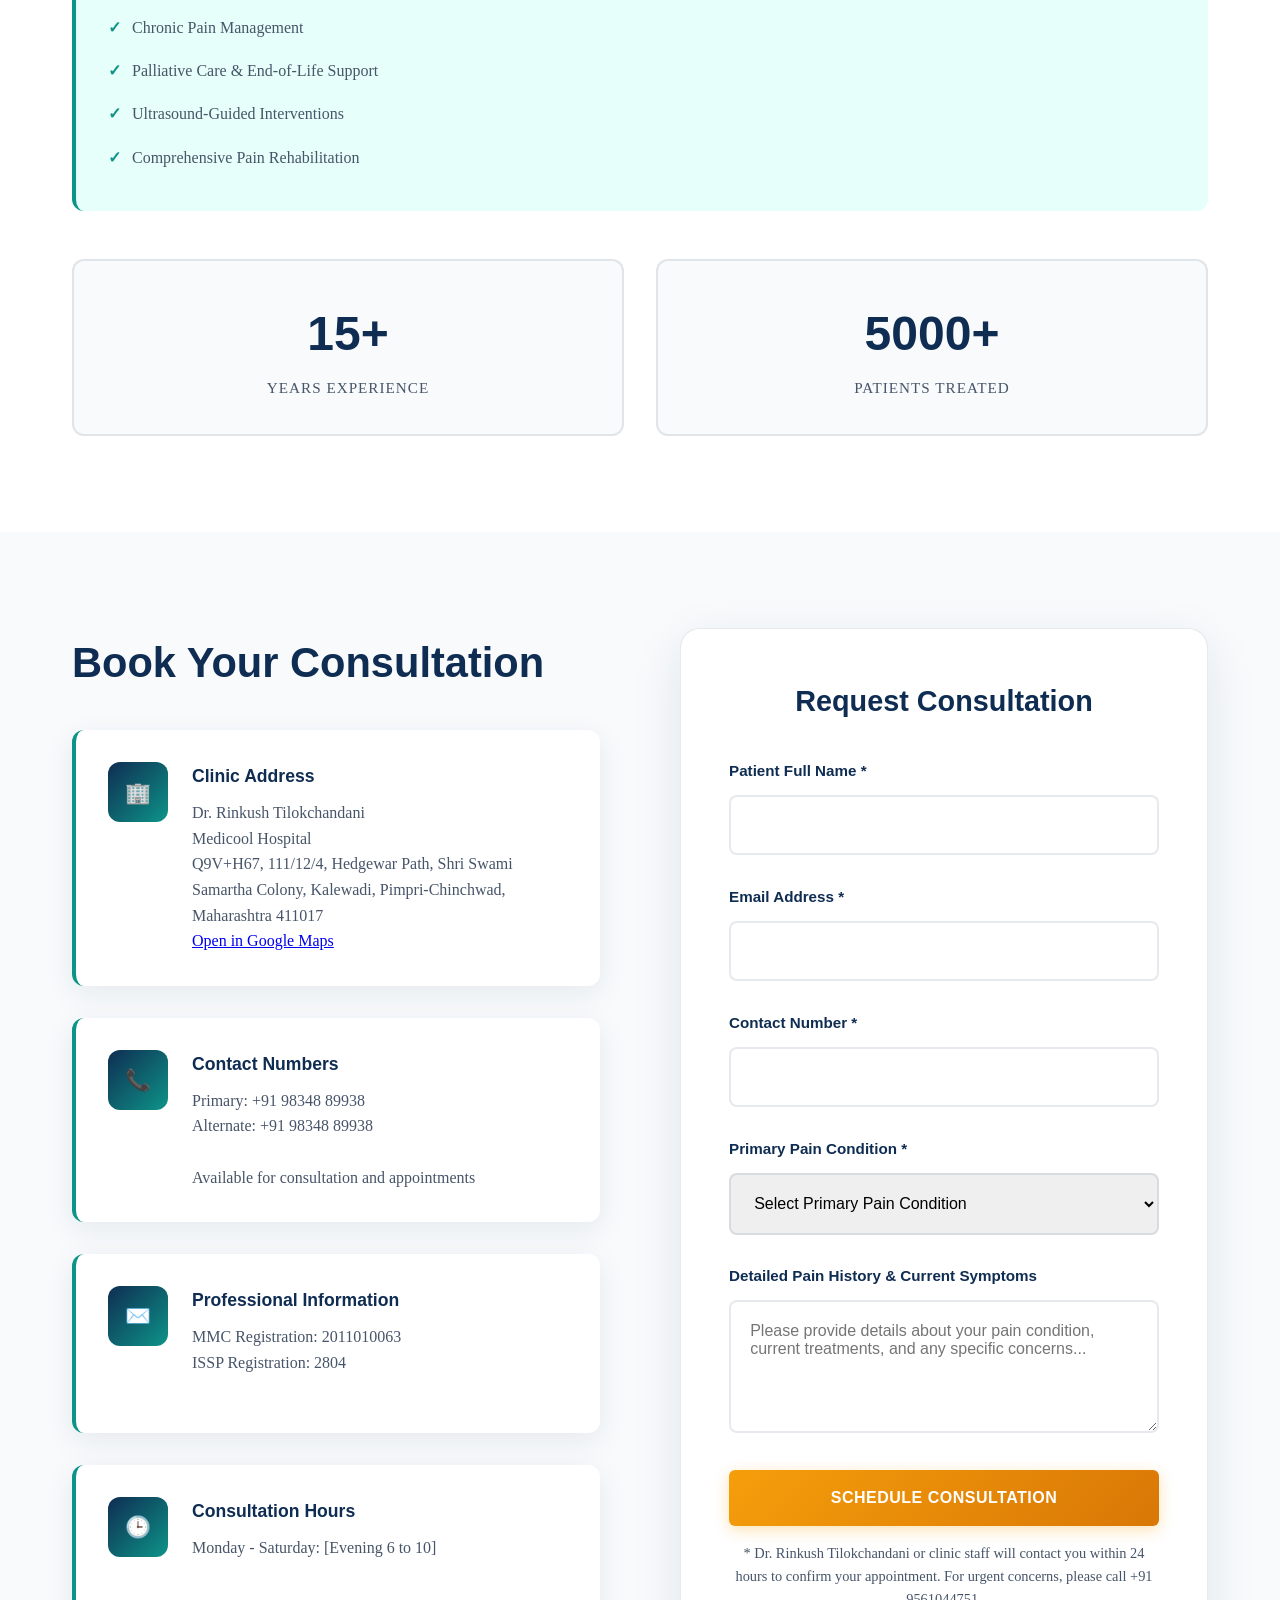
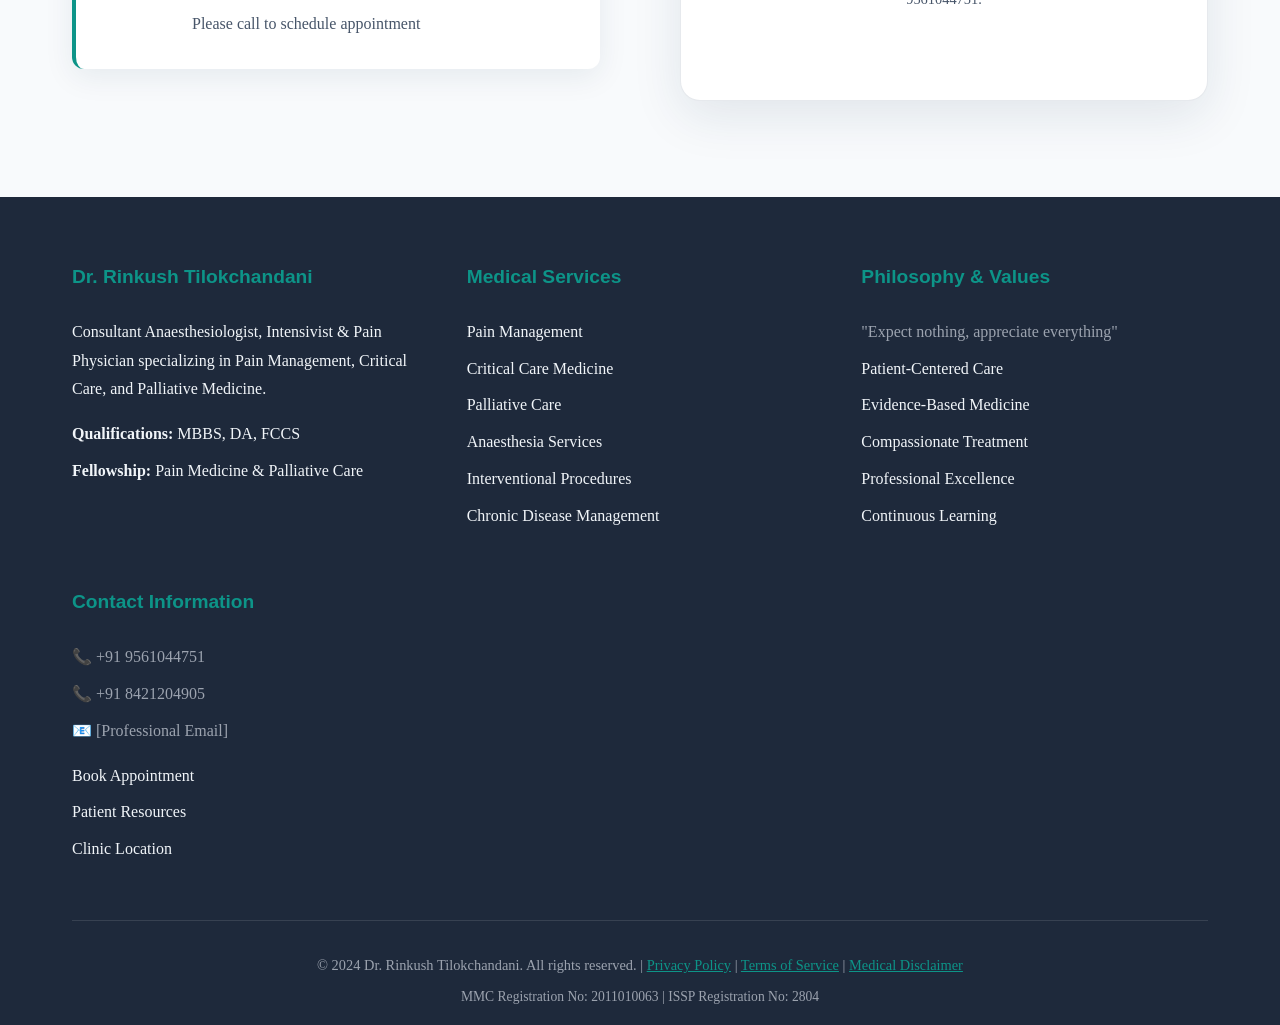
==== commit a26fb274: "Update index.html" ====
--- a/index.html
+++ b/index.html
@@ -78,7 +78,7 @@
                 <span>Consultant Anaesthesiologist & Pain Physician</span>
             </div>
             <div>
-                <span>📞 +91 9561044751 / 8421204905</span>
+                <span>📞 +91 98348 89938</span>
             </div>
         </div>
     </div>
@@ -250,8 +250,8 @@
                         <div class="contact-icon">📞</div>
                         <div class="contact-details">
                             <h4>Contact Numbers</h4>
-                            <p>Primary: +91 9561044751<br>
-                            Alternate: +91 8421204905<br>
+                            <p>Primary: +91 98348 89938<br>
+                            Alternate: +91 98348 89938<br>
                             <br>
                             Available for consultation and appointments</p>
                         </div>
@@ -272,8 +272,8 @@
                         <div class="contact-icon">🕒</div>
                         <div class="contact-details">
                             <h4>Consultation Hours</h4>
-                            <p>Monday - Saturday: [Timing]<br>
-                            Sunday: [Timing/Closed]<br>
+                            <p>Monday - Saturday: [Evening 6 to 10]<br>
+                            <br>
                             <br>
                             Please call to schedule appointment</p>
                         </div>
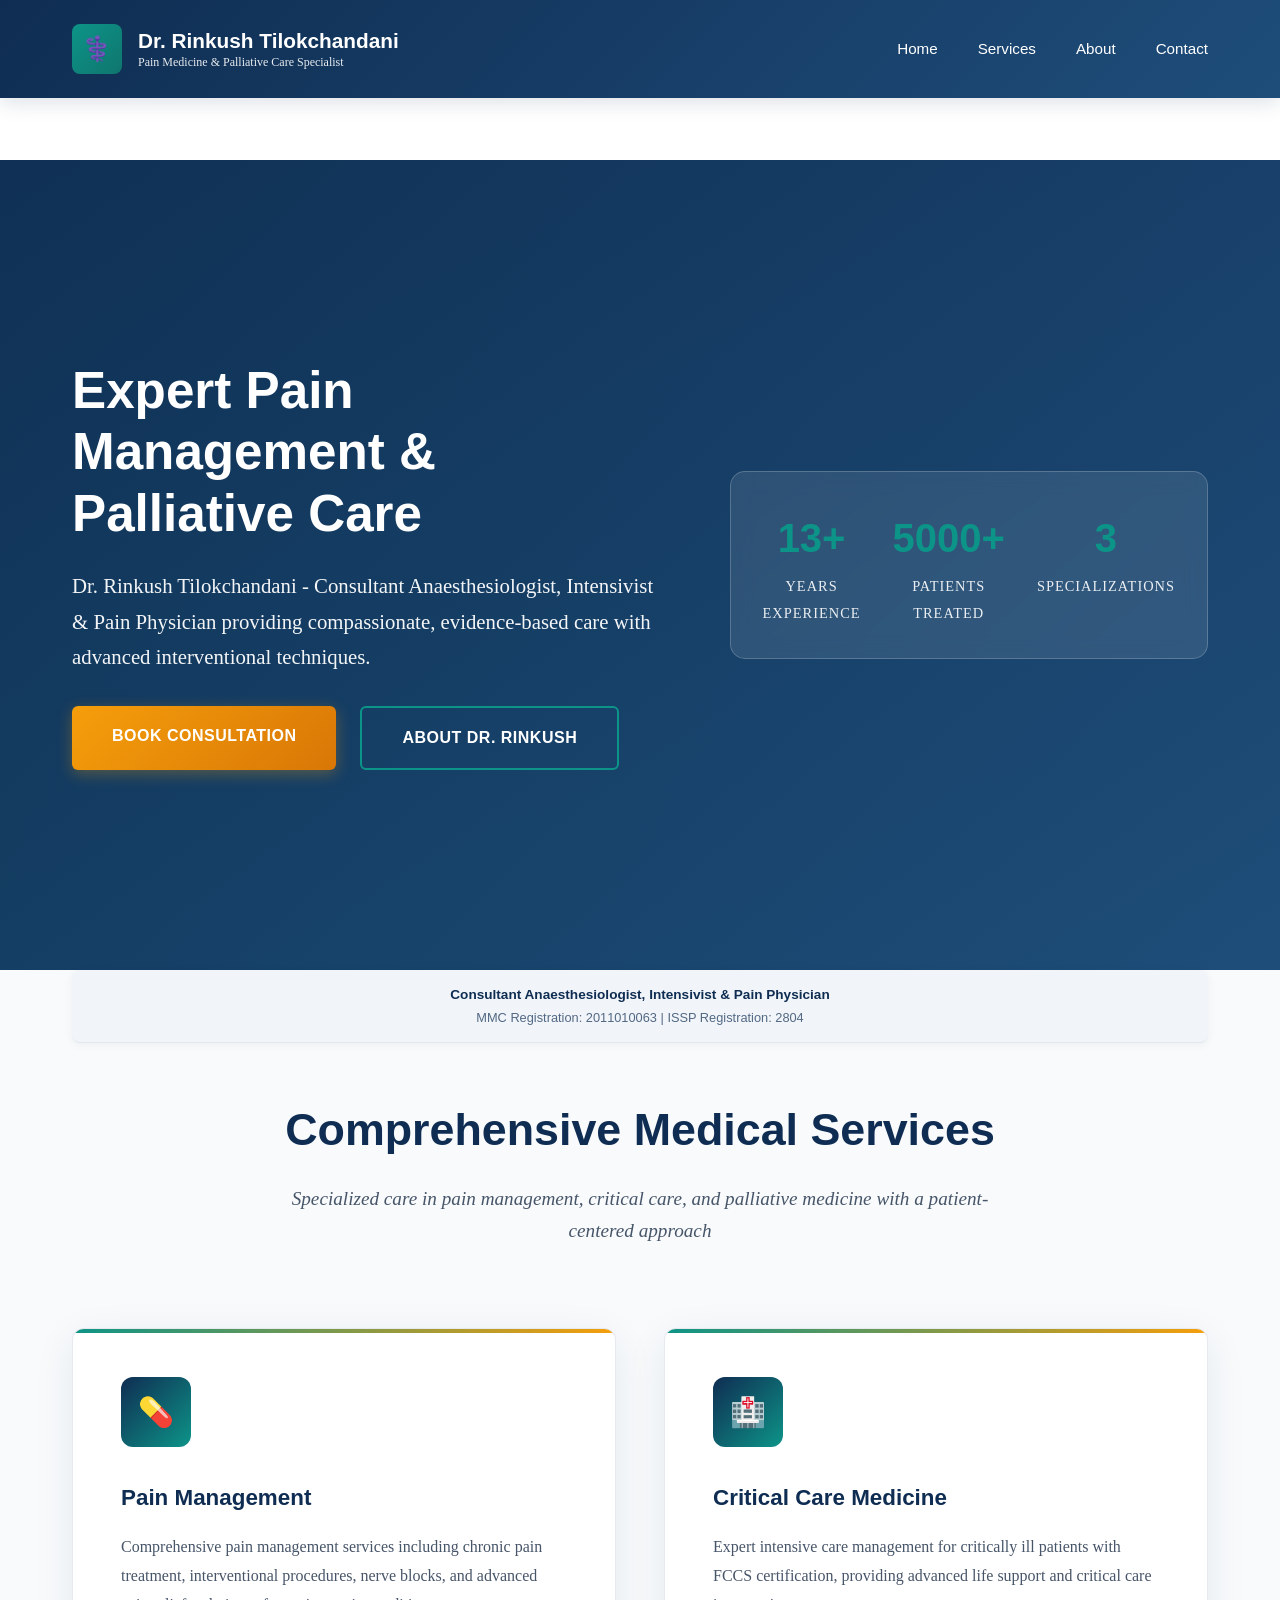
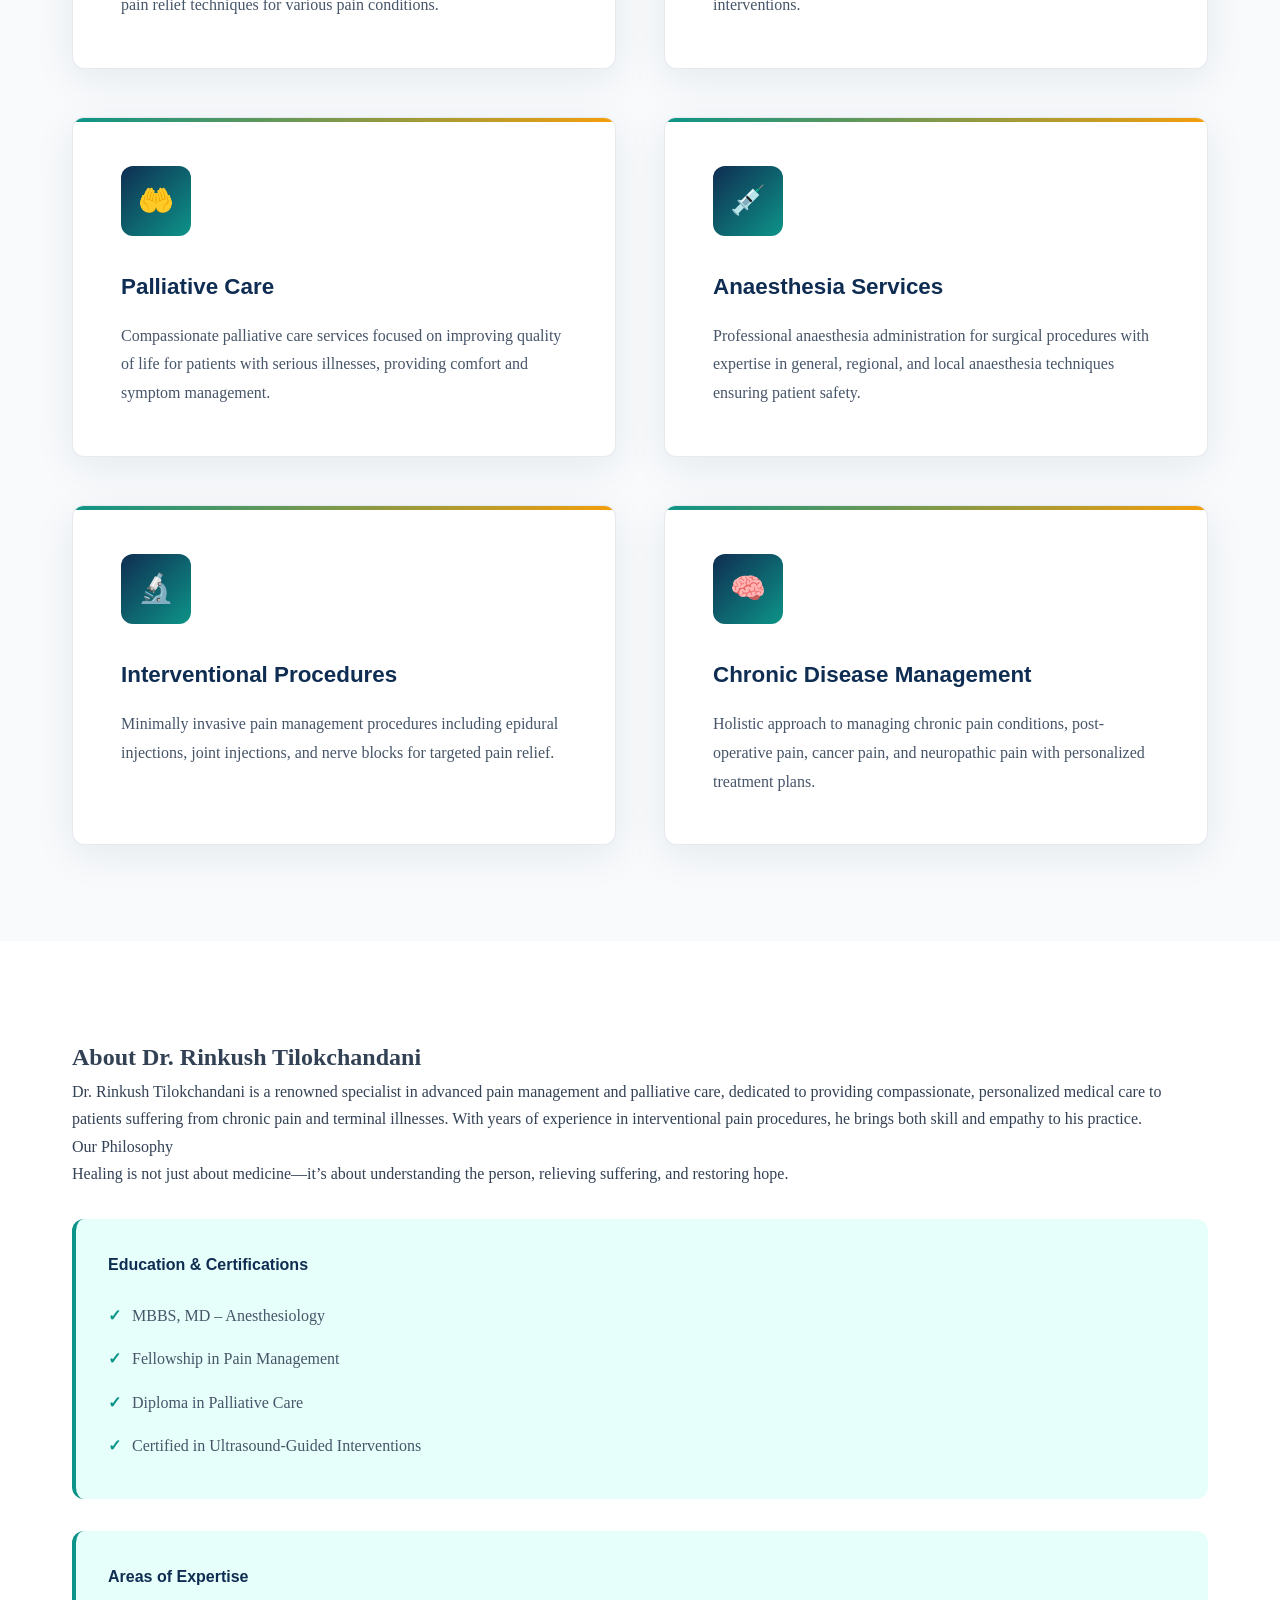
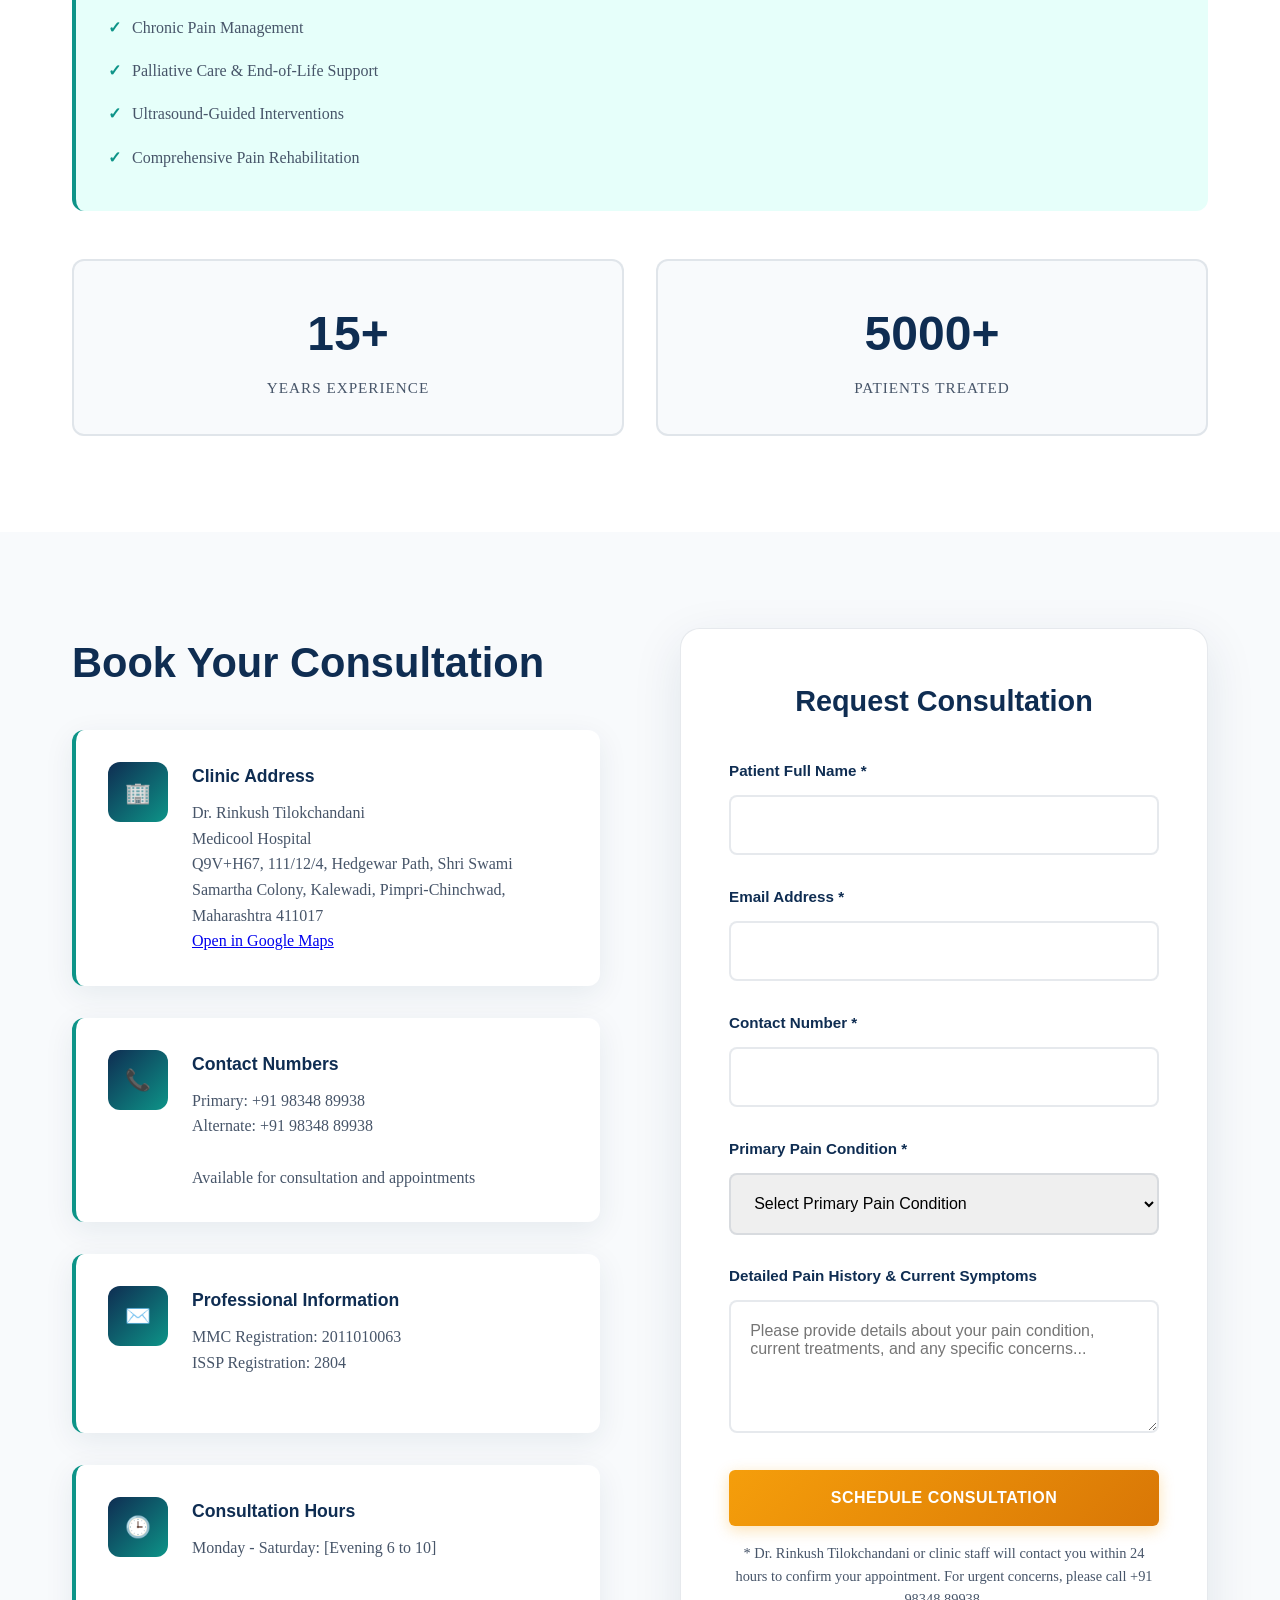
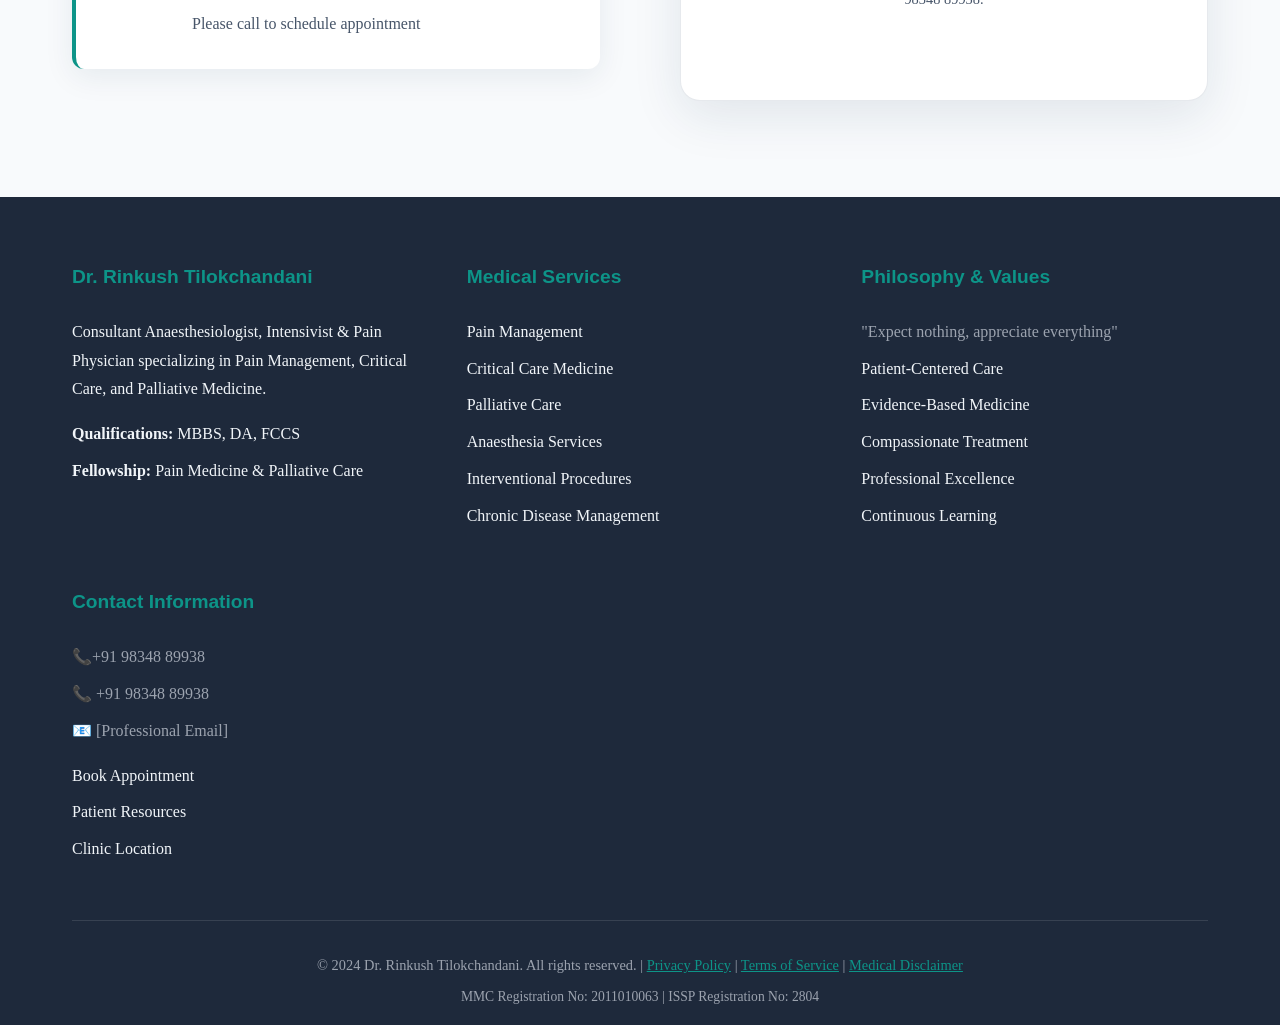
==== commit 971adf6b: "Update contact phone number in index.html" ====
--- a/index.html
+++ b/index.html
@@ -323,7 +323,7 @@
                     <button type="submit" class="btn btn-primary" style="width: 100%; padding: 1.2rem;">Schedule Consultation</button>
 
                     <p style="font-size: 0.9rem; color: var(--gray-600); margin-top: 1rem; text-align: center; line-height: 1.6;">
-                        * Dr. Rinkush Tilokchandani or clinic staff will contact you within 24 hours to confirm your appointment. For urgent concerns, please call +91 9561044751.
+                        * Dr. Rinkush Tilokchandani or clinic staff will contact you within 24 hours to confirm your appointment. For urgent concerns, please call +91 98348 89938.
                     </p>
                 </form>
             </div>
@@ -367,8 +367,8 @@
                 <div class="footer-section">
                     <h3>Contact Information</h3>
                     <ul>
-                        <li style="color: #9ca3af;">📞 +91 9561044751</li>
-                        <li style="color: #9ca3af;">📞 +91 8421204905</li>
+                        <li style="color: #9ca3af;">📞+91 98348 89938 </li>
+                        <li style="color: #9ca3af;">📞 +91 98348 89938</li>
                         <li style="color: #9ca3af;">📧 [Professional Email]</li>
                         <li style="margin-top: 1rem;"><a href="#contact">Book Appointment</a></li>
                         <li>Patient Resources</li>
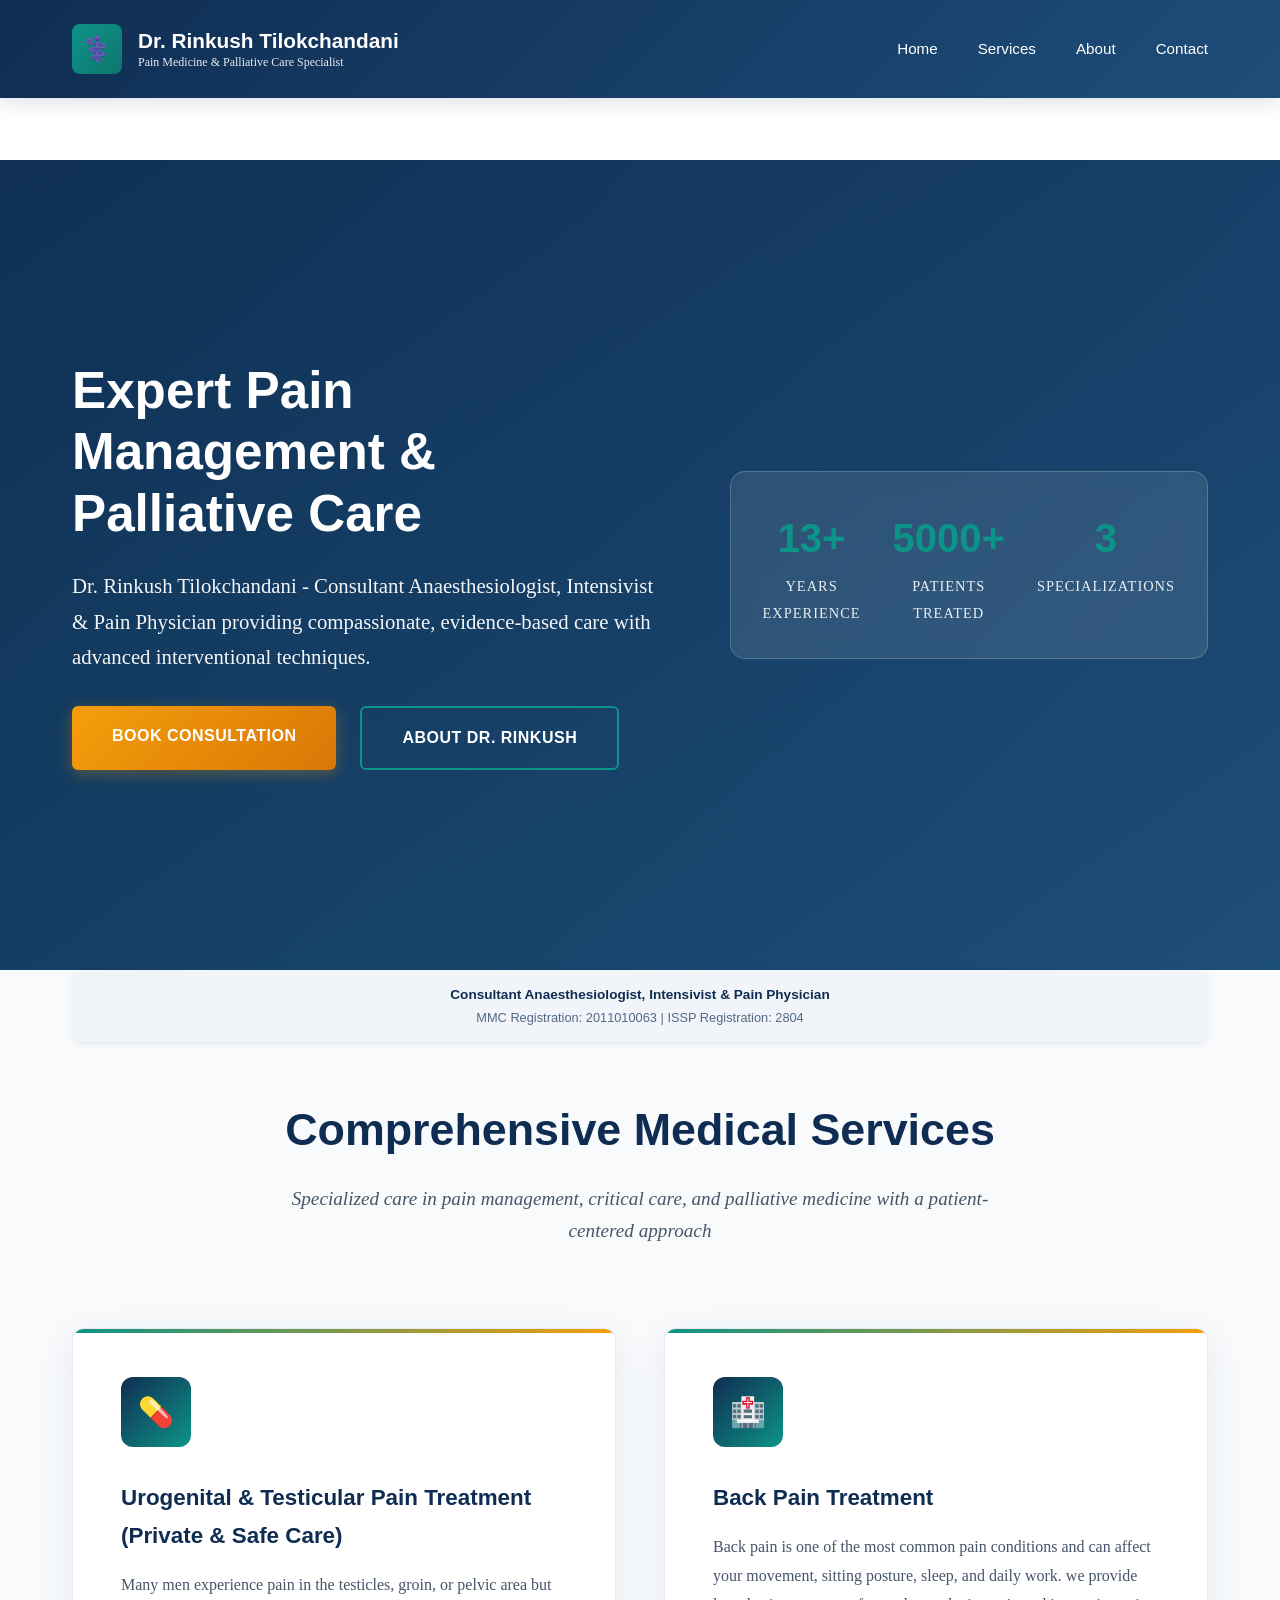
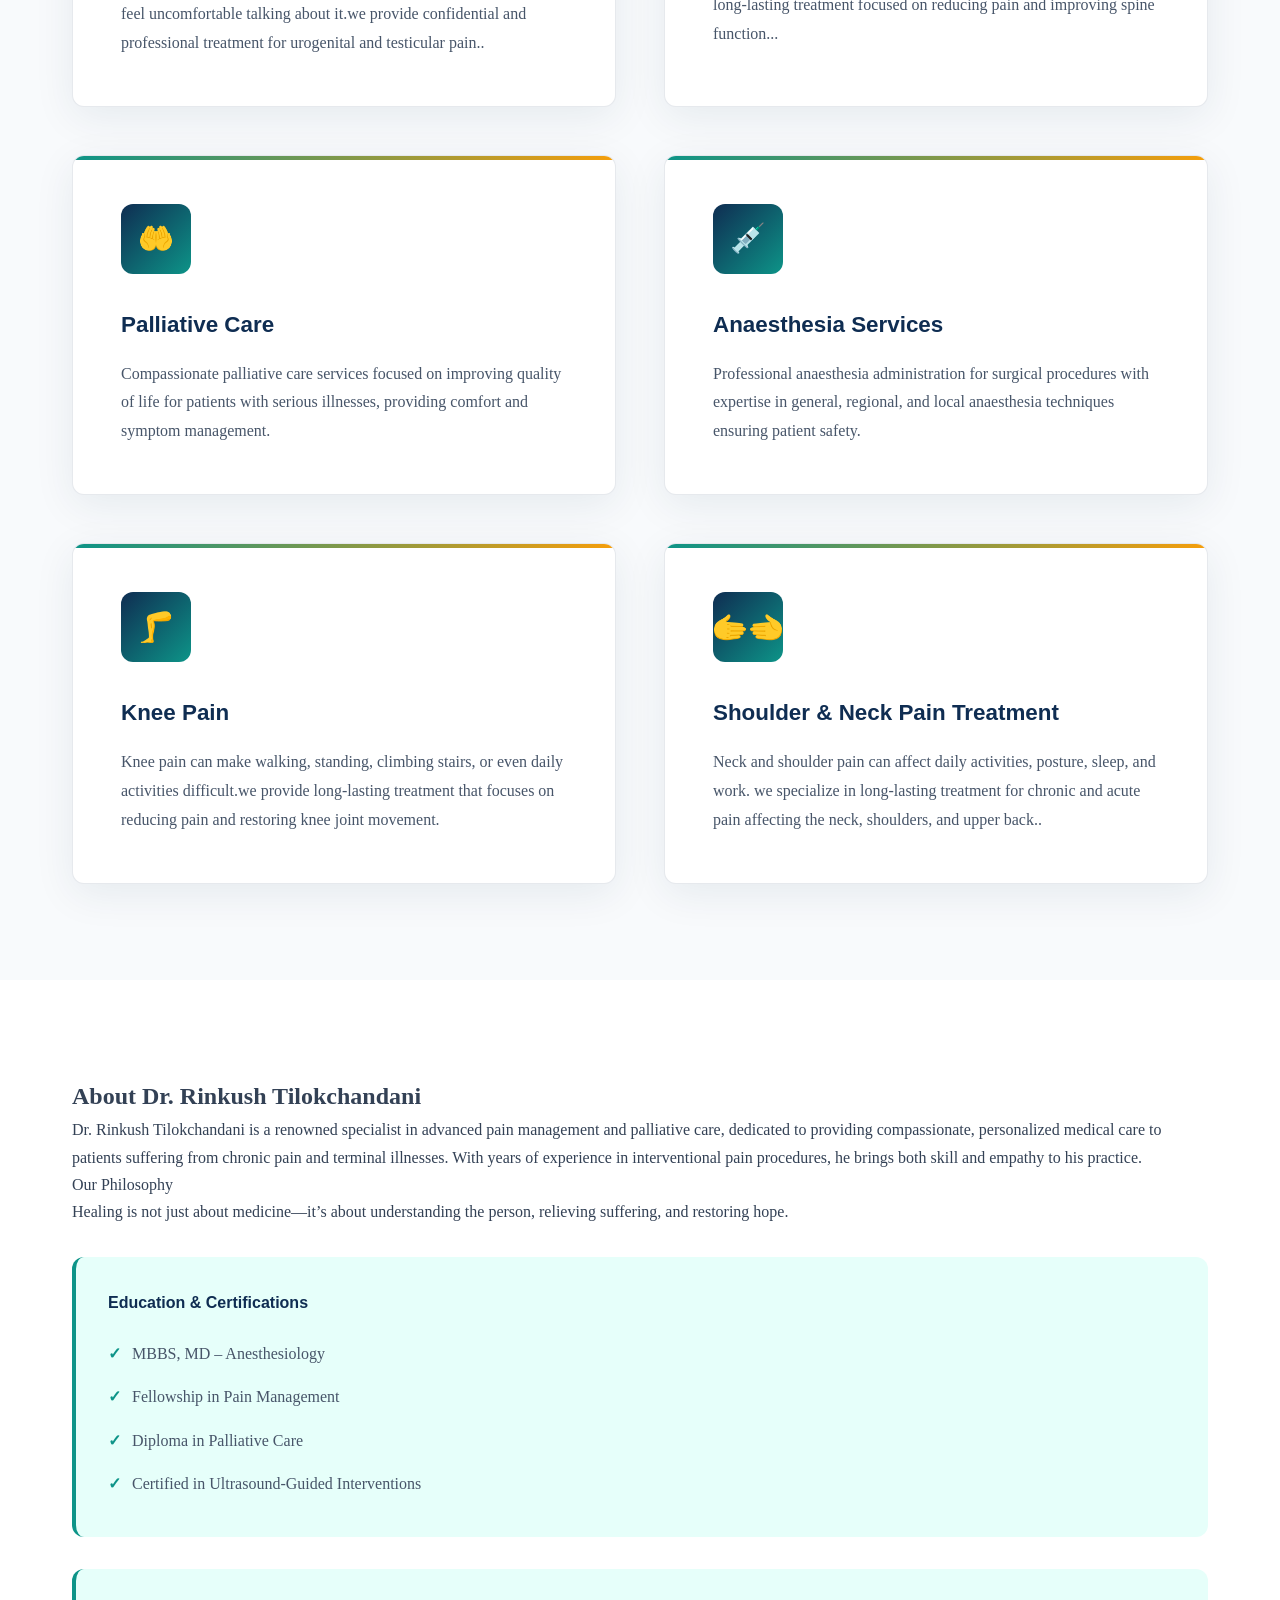
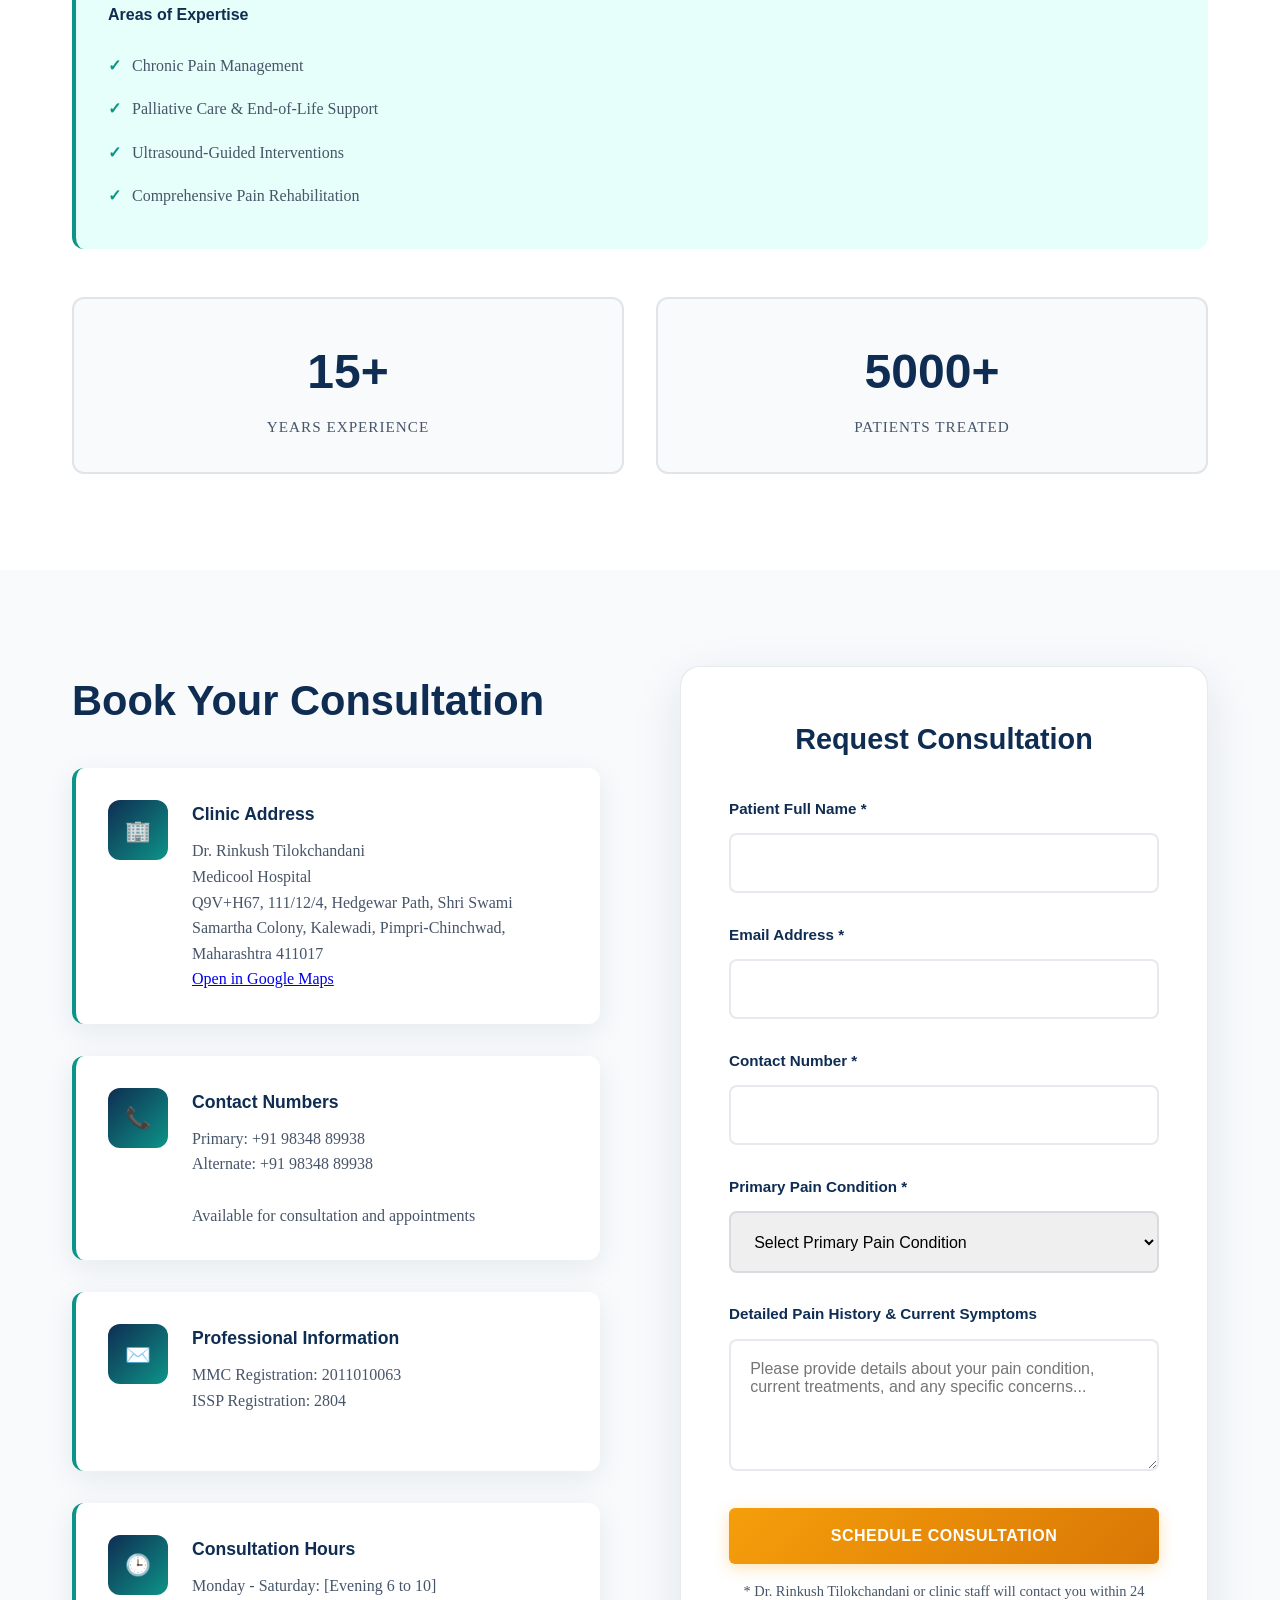
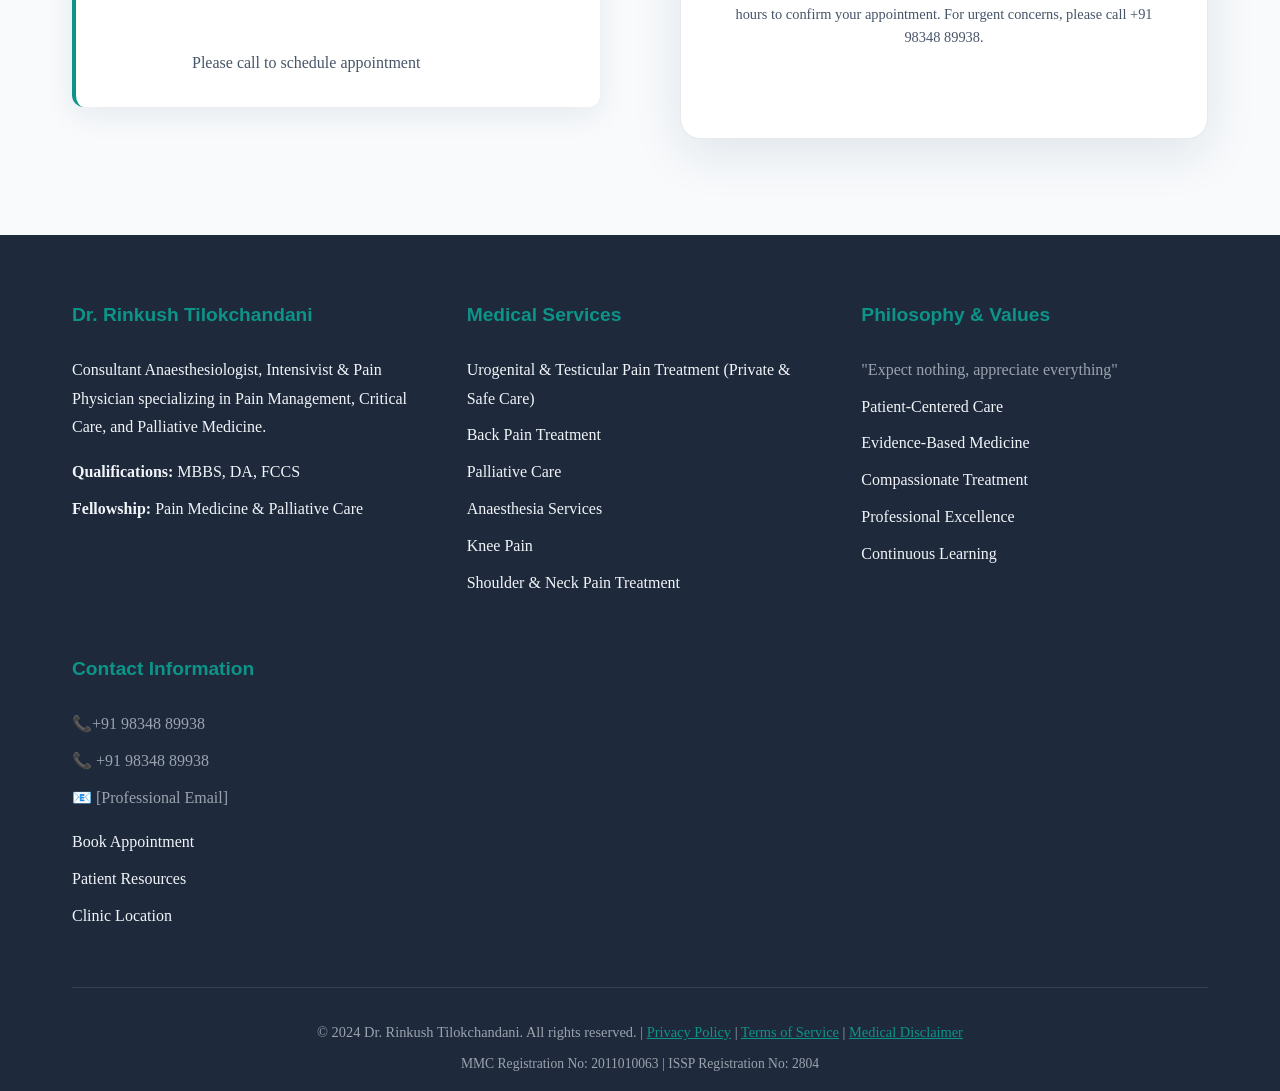
==== commit 9bb053ef: "Update service descriptions and titles in index.html" ====
--- a/index.html
+++ b/index.html
@@ -147,14 +147,14 @@
             <div class="services-grid">
                 <div class="service-card">
                     <div class="service-icon">💊</div>
-                    <h3>Pain Management</h3>
-                    <p>Comprehensive pain management services including chronic pain treatment, interventional procedures, nerve blocks, and advanced pain relief techniques for various pain conditions.</p>
+                    <h3>Urogenital & Testicular Pain Treatment (Private & Safe Care)</h3>
+                    <p>Many men experience pain in the testicles, groin, or pelvic area but feel uncomfortable talking about it.we                             provide confidential and professional treatment for urogenital and testicular pain..</p>
                 </div>
 
                 <div class="service-card">
                     <div class="service-icon">🏥</div>
-                    <h3>Critical Care Medicine</h3>
-                    <p>Expert intensive care management for critically ill patients with FCCS certification, providing advanced life support and critical care interventions.</p>
+                    <h3>Back Pain Treatment</h3></h3>
+                    <p>Back pain is one of the most common pain conditions and can affect your movement, sitting posture, sleep, and                          daily work. we provide  long-lasting treatment focused on reducing pain and improving spine function...</p>
                 </div>
 
                 <div class="service-card">
@@ -170,15 +170,15 @@
                 </div>
 
                 <div class="service-card">
-                    <div class="service-icon">🔬</div>
-                    <h3>Interventional Procedures</h3>
-                    <p>Minimally invasive pain management procedures including epidural injections, joint injections, and nerve blocks for targeted pain relief.</p>
-                </div>
-
-                <div class="service-card">
-                    <div class="service-icon">🧠</div>
-                    <h3>Chronic Disease Management</h3>
-                    <p>Holistic approach to managing chronic pain conditions, post-operative pain, cancer pain, and neuropathic pain with personalized treatment plans.</p>
+                    <div class="service-icon">🦵</div>
+                    <h3>Knee Pain</h3>
+                    <p>Knee pain can make walking, standing, climbing stairs, or even daily activities difficult.we provide long-lasting                       treatment that focuses on reducing pain and restoring knee joint movement.</p>
+                </div>
+
+                <div class="service-card">
+                    <div class="service-icon">🫱‍🫲</div>
+                    <h3>Shoulder & Neck Pain Treatment</h3>
+                    <p>Neck and shoulder pain can affect daily activities, posture, sleep, and work.  we specialize in  long-lasting                          treatment for chronic and acute pain affecting the neck, shoulders, and upper back..</p>
                 </div>
             </div>
         </div>
@@ -343,12 +343,12 @@
                 <div class="footer-section">
                     <h3>Medical Services</h3>
                     <ul>
-                        <li><a href="#services">Pain Management</a></li>
-                        <li><a href="#services">Critical Care Medicine</a></li>
+                        <li><a href="#services">Urogenital & Testicular Pain Treatment (Private & Safe Care)</a></li>
+                        <li><a href="#services">Back Pain Treatment</a></li>
                         <li><a href="#services">Palliative Care</a></li>
                         <li><a href="#services">Anaesthesia Services</a></li>
-                        <li><a href="#services">Interventional Procedures</a></li>
-                        <li><a href="#services">Chronic Disease Management</a></li>
+                        <li><a href="#services">Knee Pain</a></li>
+                        <li><a href="#services">Shoulder & Neck Pain Treatment</a></li>
                     </ul>
                 </div>
 
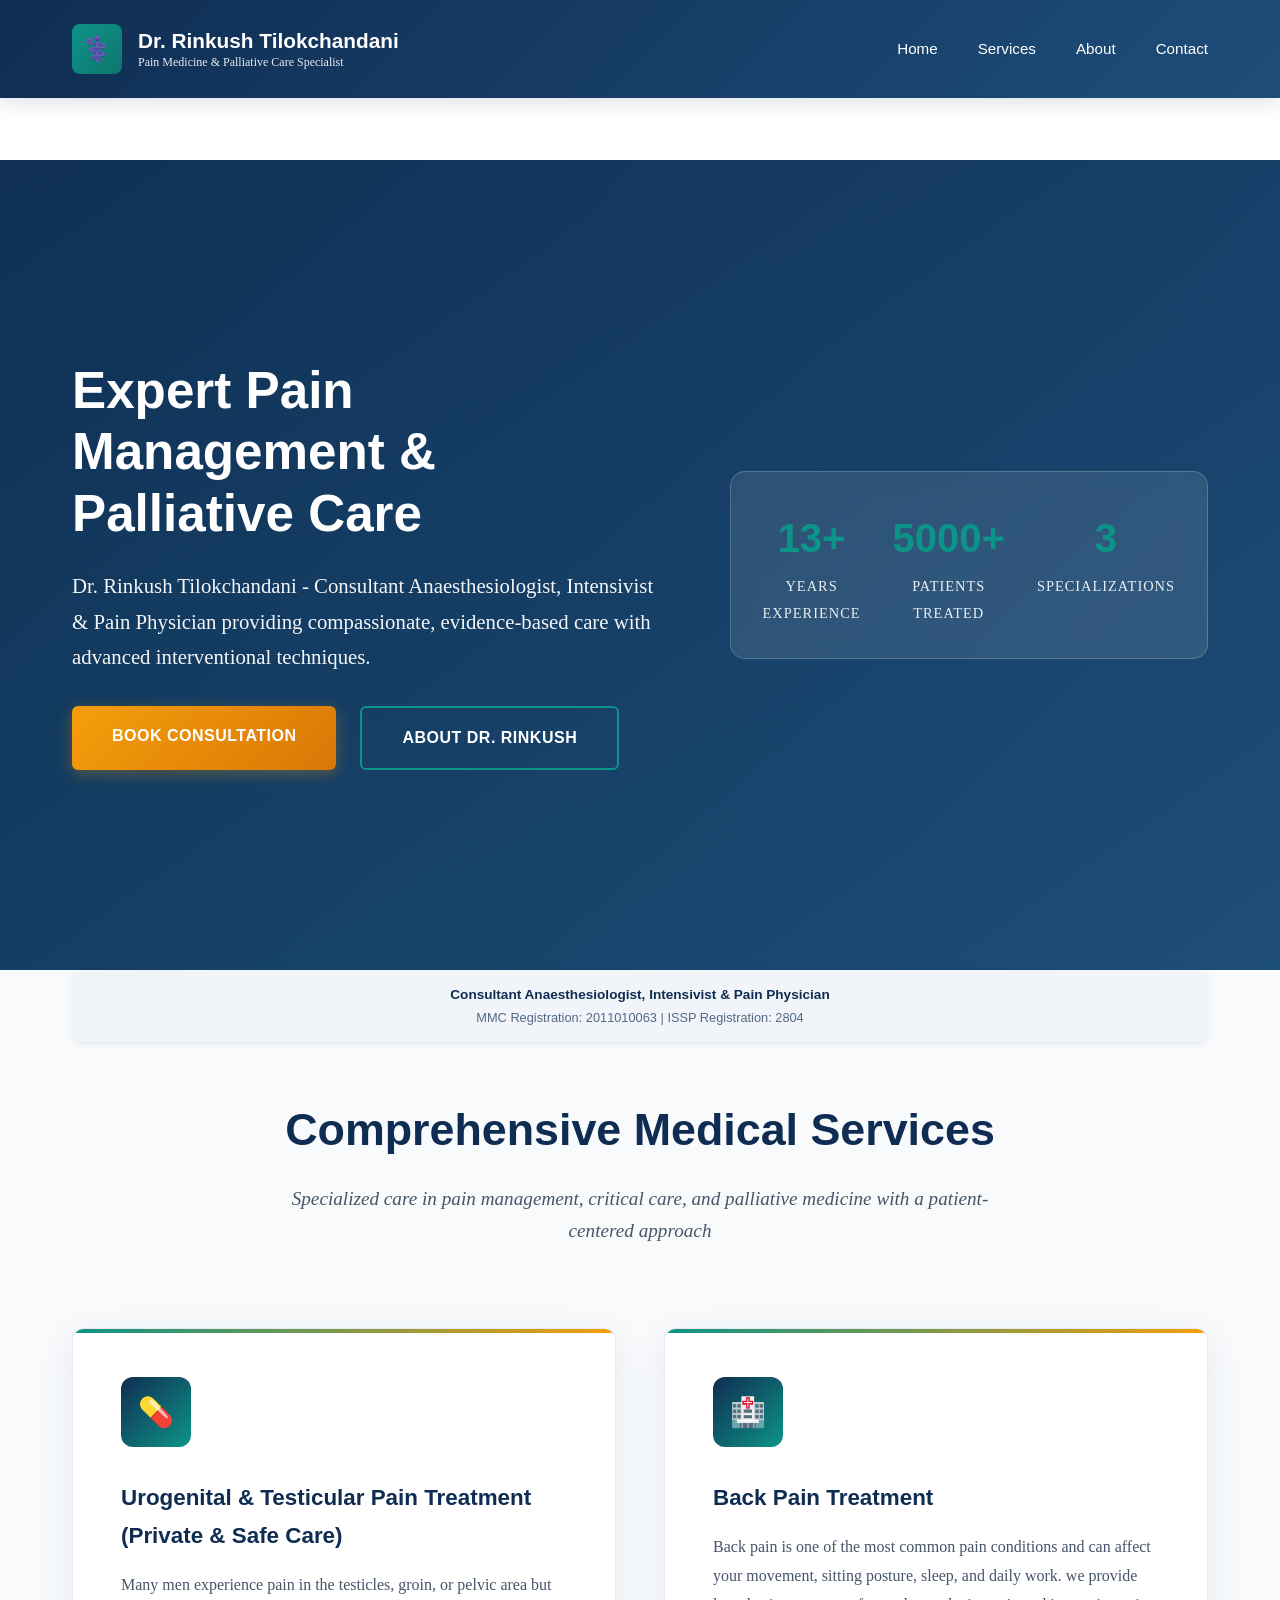
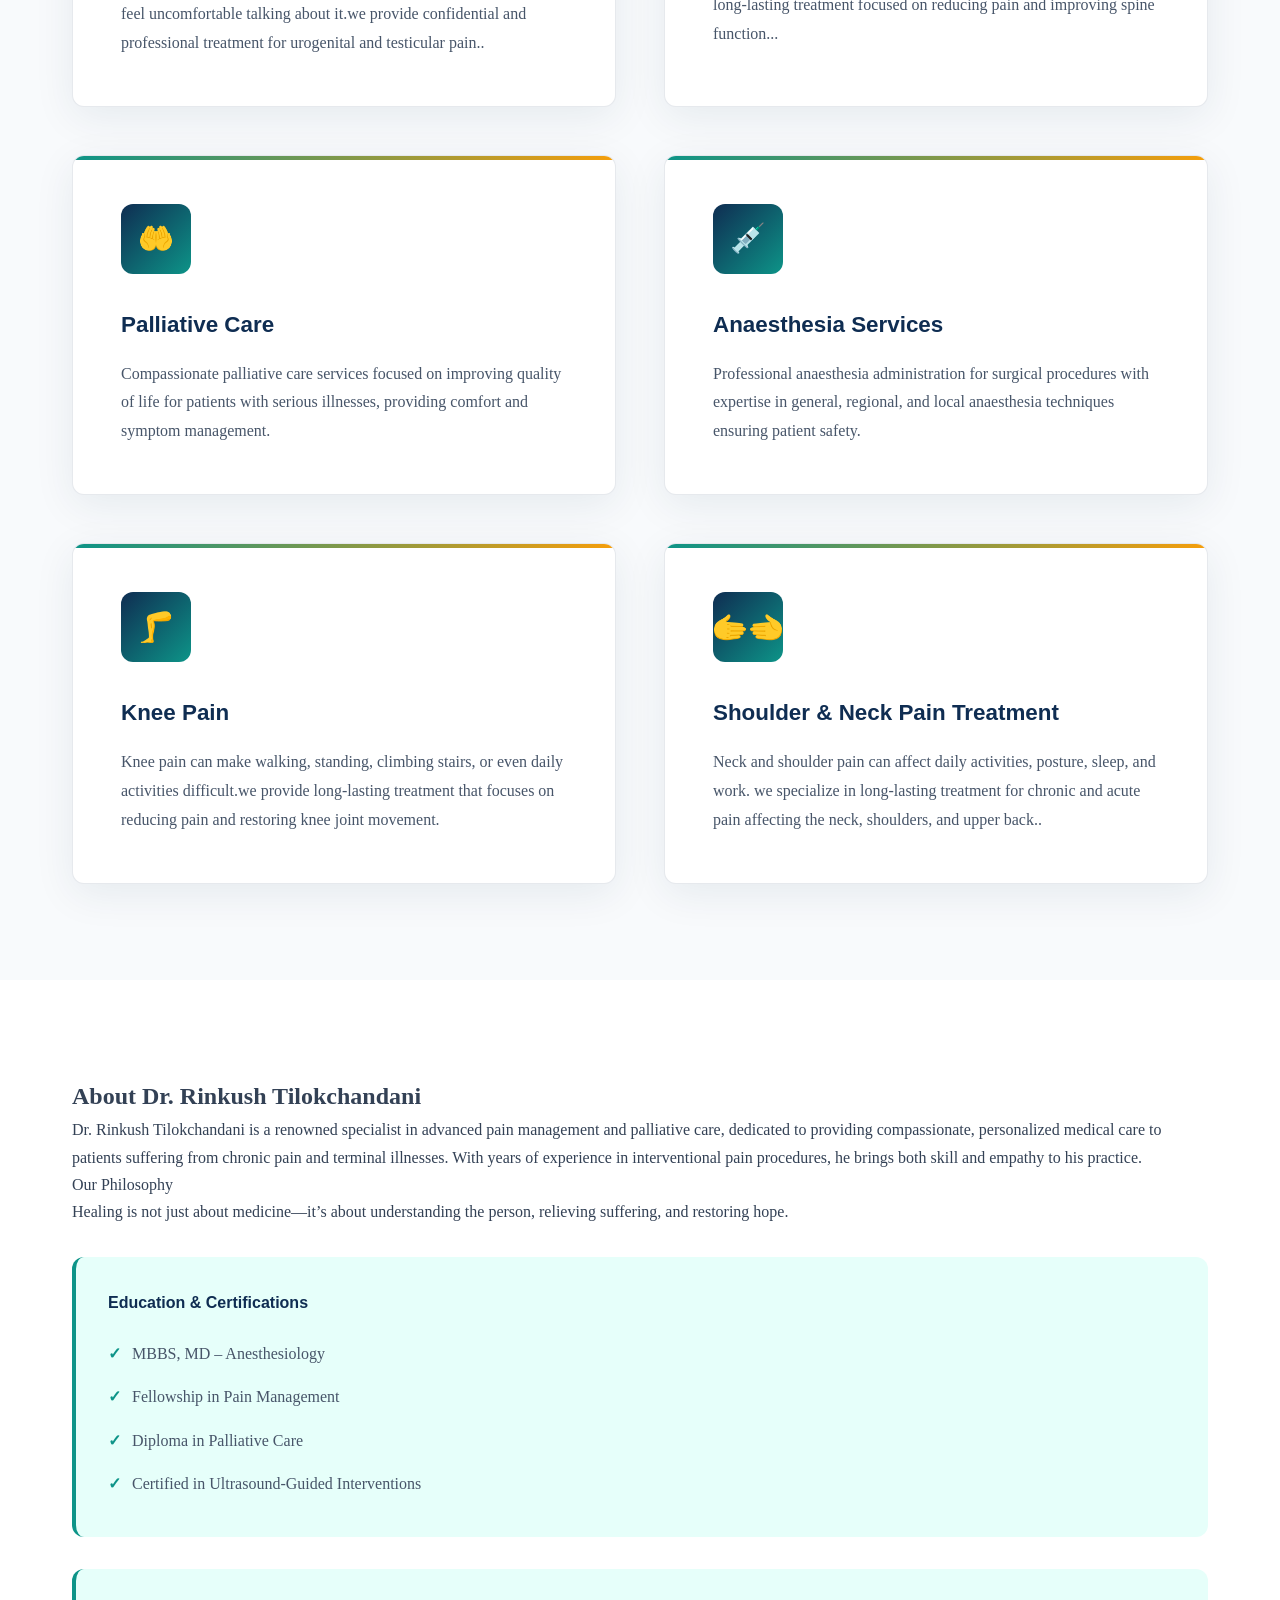
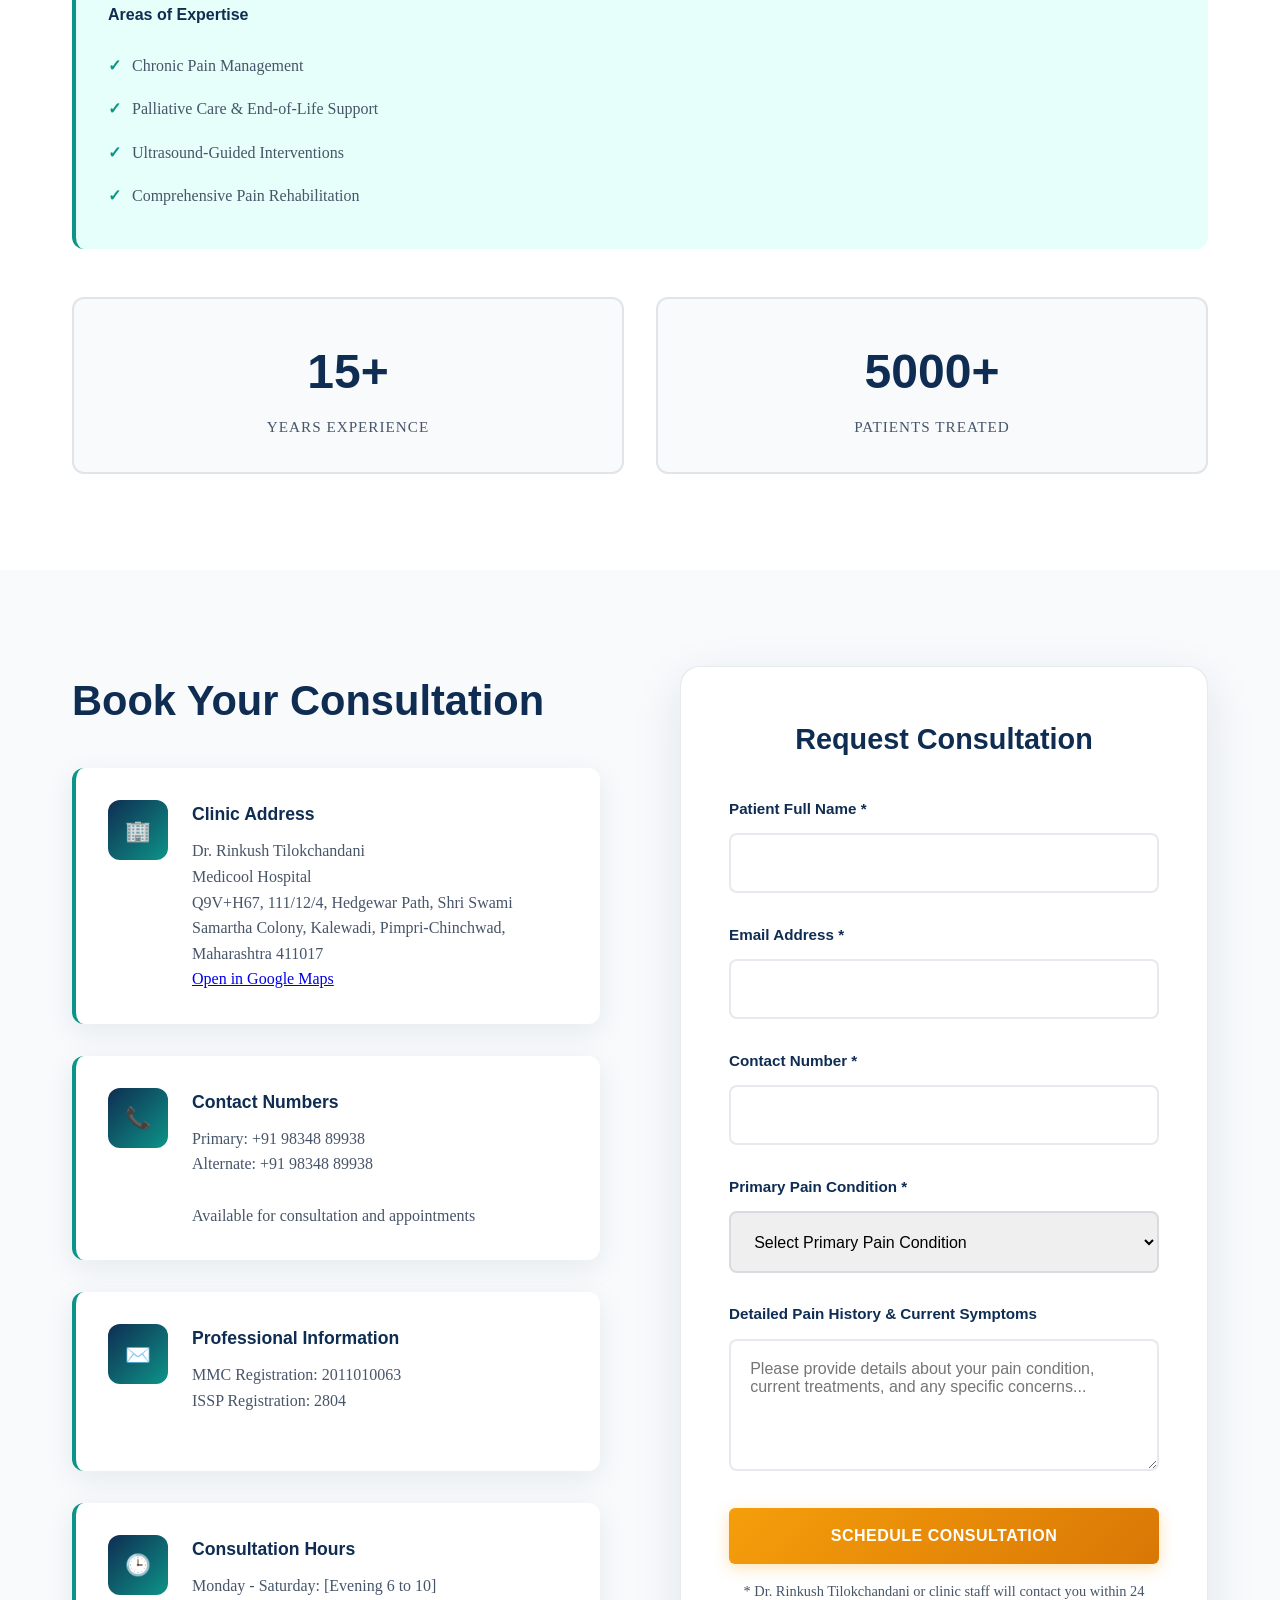
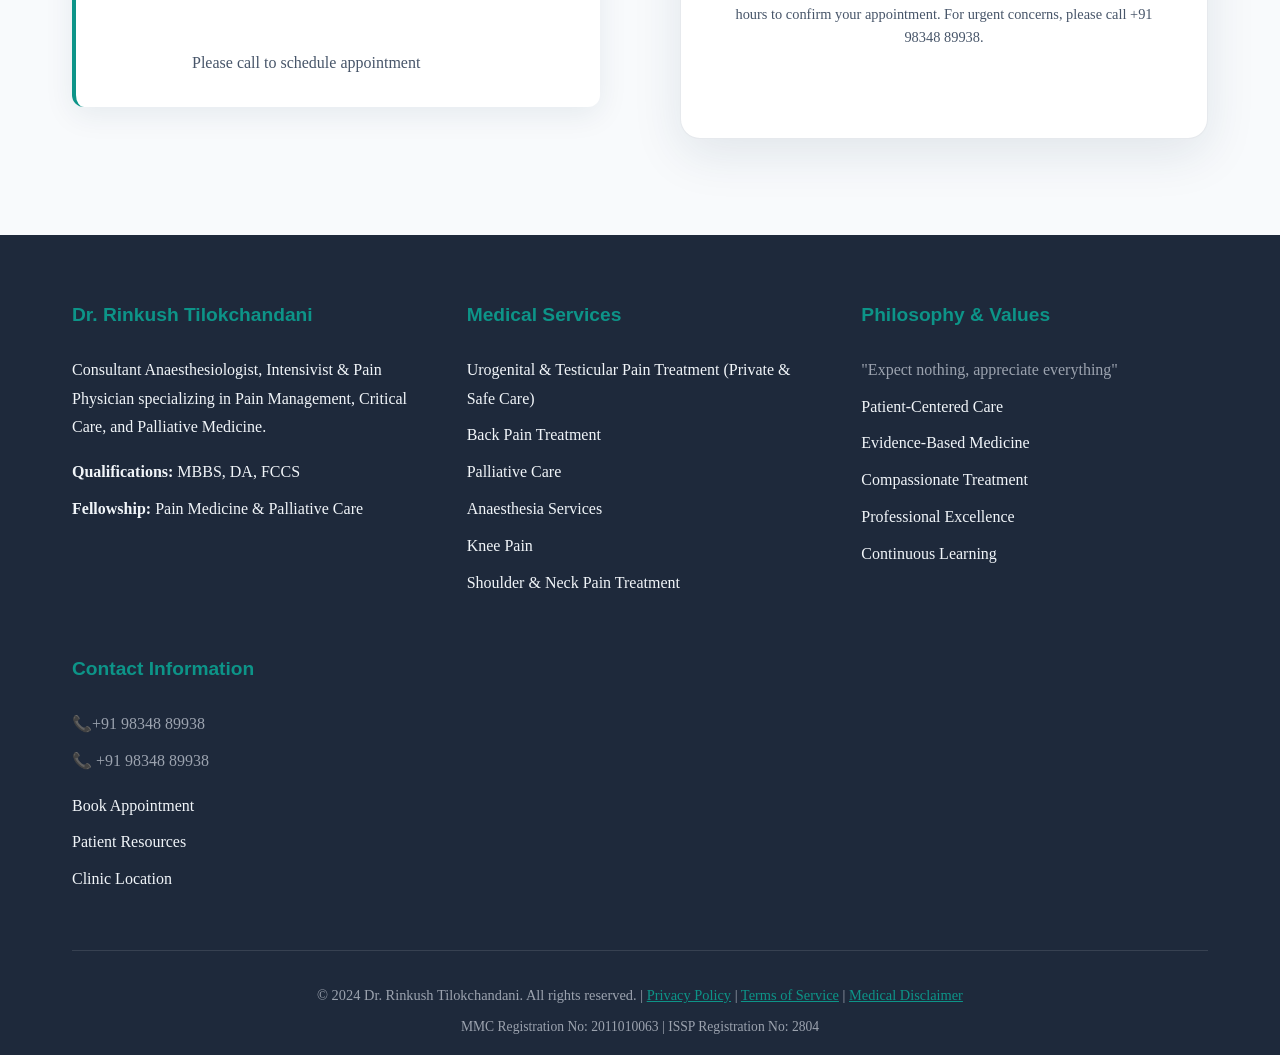
==== commit 4f1e9927: "Update contact information in index.html Removed professional email entry from contact information." ====
--- a/index.html
+++ b/index.html
@@ -1,6 +1,16 @@
 <!DOCTYPE html>
 <html lang="en">
 <head>
+    <!-- Google tag (gtag.js) -->
+<script async src="https://www.googletagmanager.com/gtag/js?id=AW-17693007467">
+</script>
+<script>
+  window.dataLayer = window.dataLayer || [];
+  function gtag(){dataLayer.push(arguments);}
+  gtag('js', new Date());
+
+  gtag('config', 'AW-17693007467');
+</script>
     <meta charset="UTF-8">
     <meta name="viewport" content="width=device-width, initial-scale=1.0">
     <title>Advanced Pain Management Center | Excellence in Interventional Pain Medicine</title>
@@ -369,7 +379,7 @@
                     <ul>
                         <li style="color: #9ca3af;">📞+91 98348 89938 </li>
                         <li style="color: #9ca3af;">📞 +91 98348 89938</li>
-                        <li style="color: #9ca3af;">📧 [Professional Email]</li>
+                        <li style="color: #9ca3af;"></li>
                         <li style="margin-top: 1rem;"><a href="#contact">Book Appointment</a></li>
                         <li>Patient Resources</li>
                         <li><a href="https://www.google.com/maps/search/?api=1&query=Q9V%2BH67%2C%20111%2F12%2F4%2C%20Hedgewar%20Path%2C%20Shri%20Swami%20Samartha%20Colony%2C%20Kalewadi%2C%20Pimpri-Chinchwad%2C%20Maharashtra%20411017" target="_blank" rel="noopener">Clinic Location</a></li>
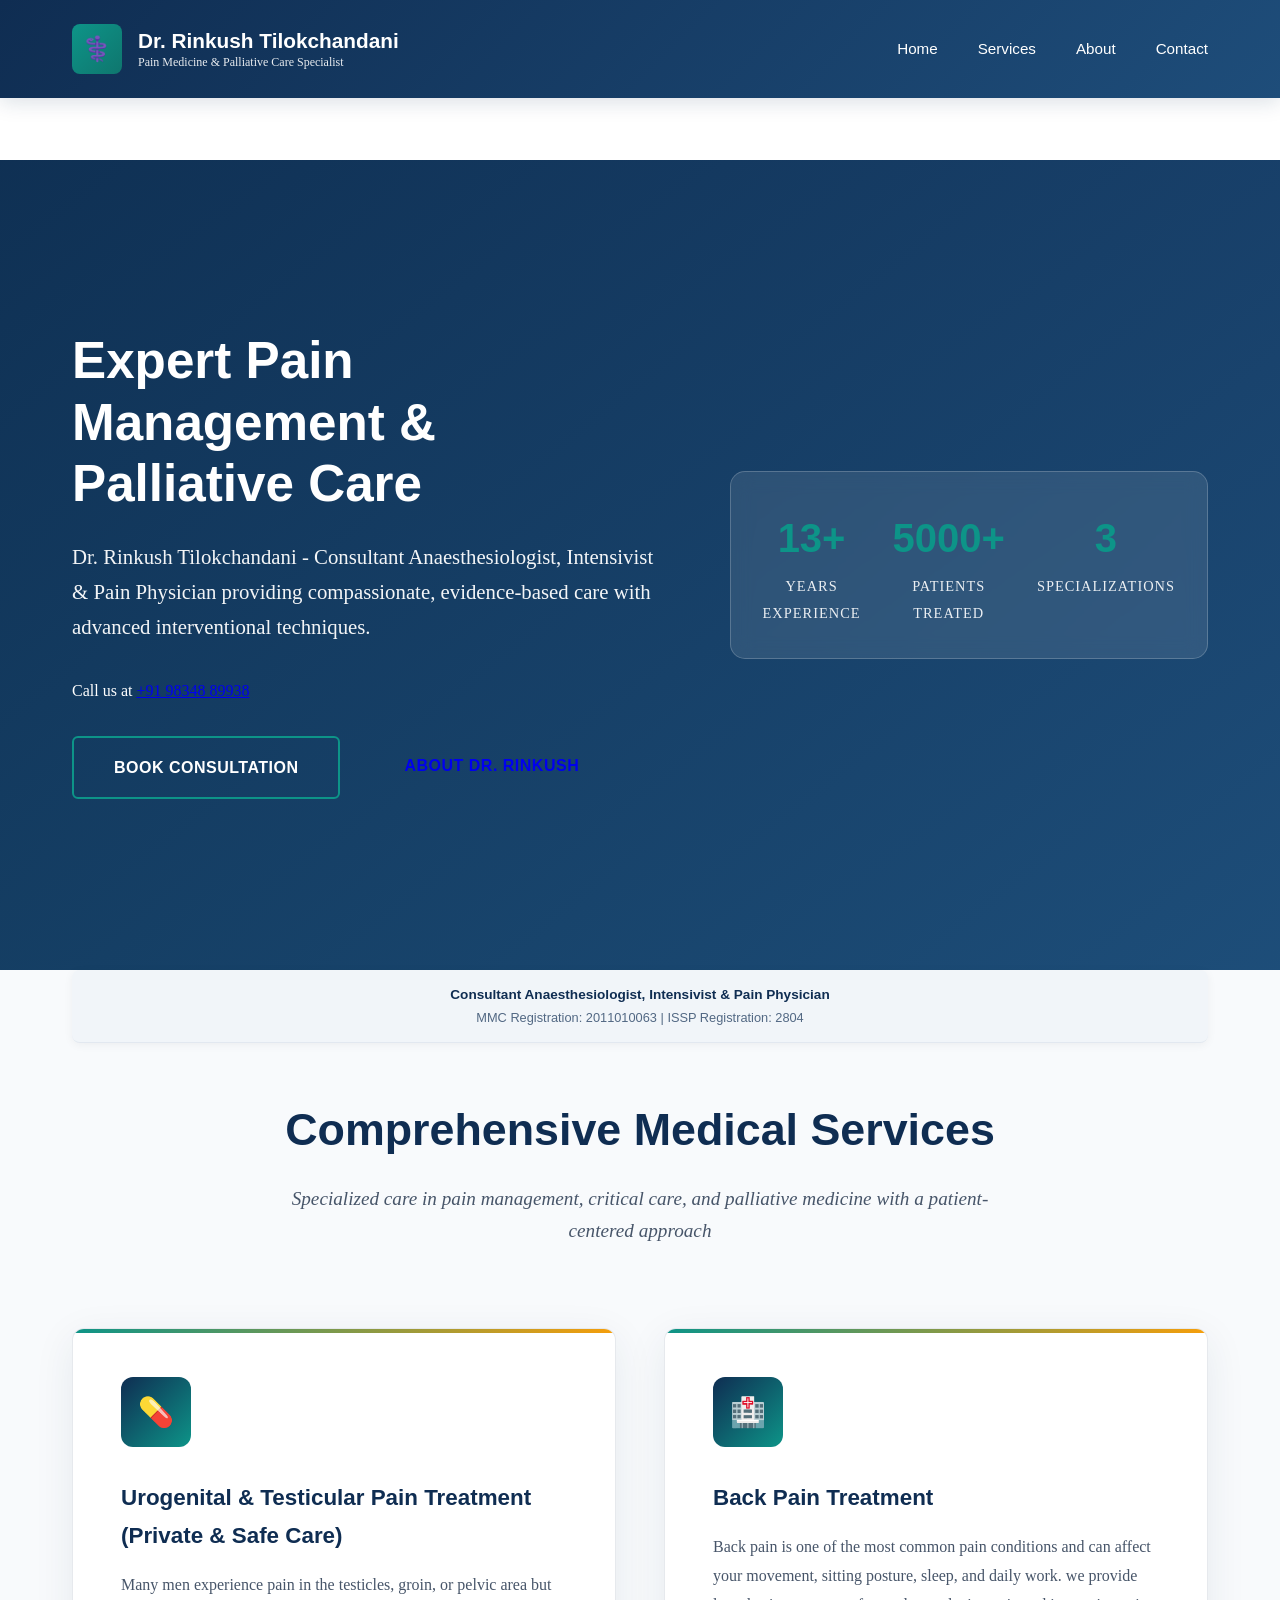
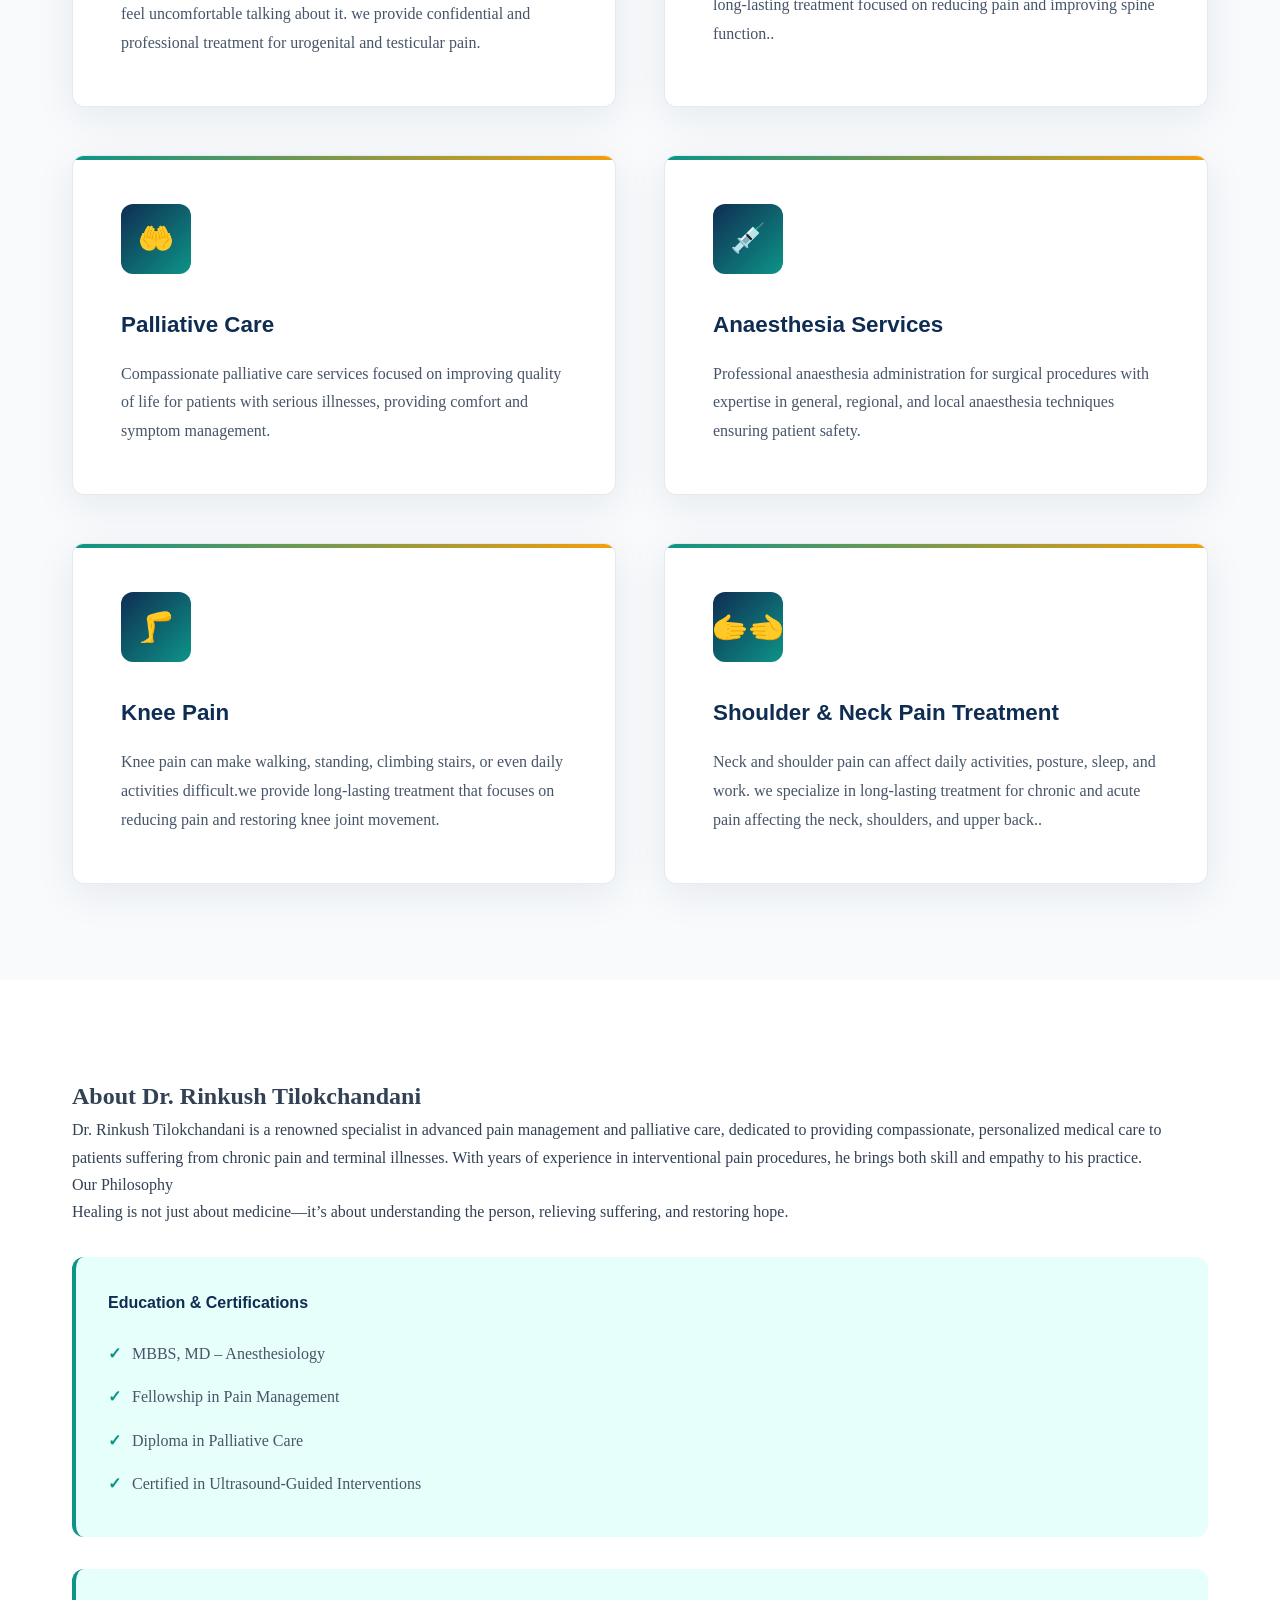
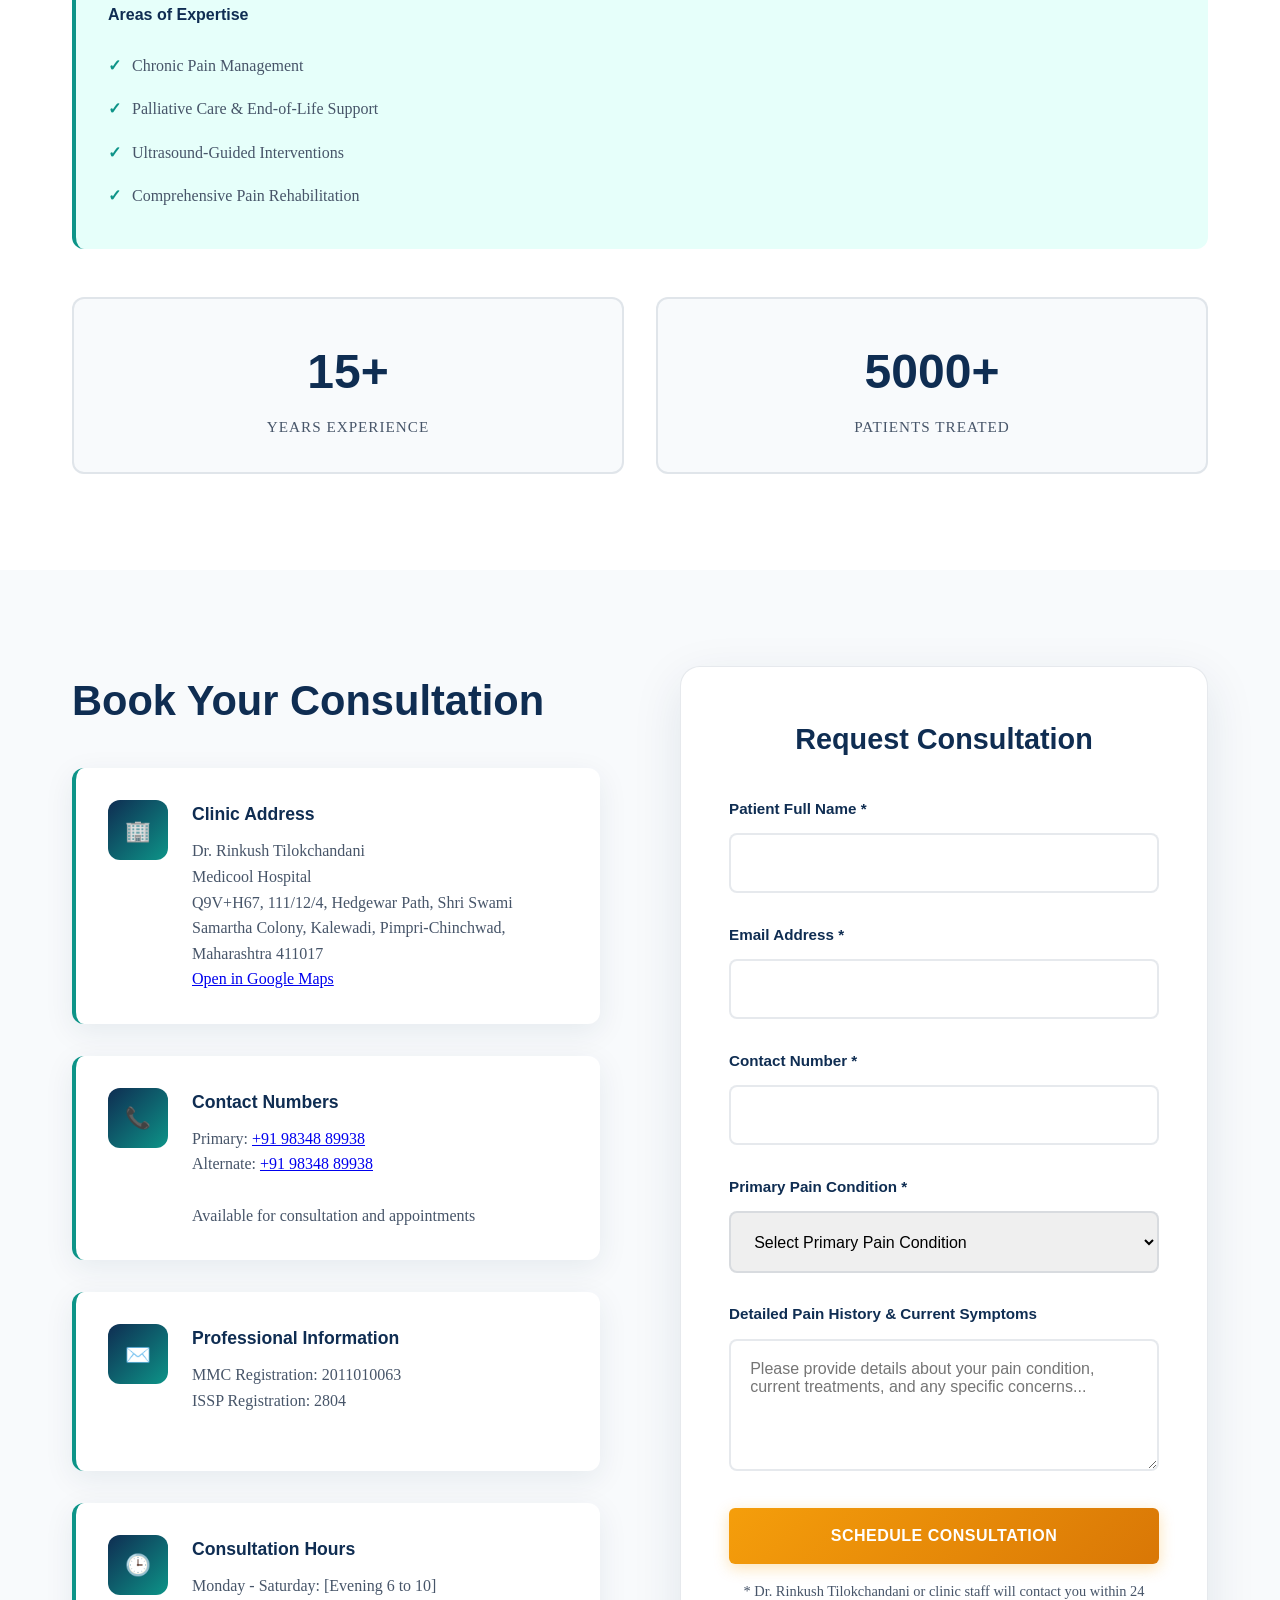
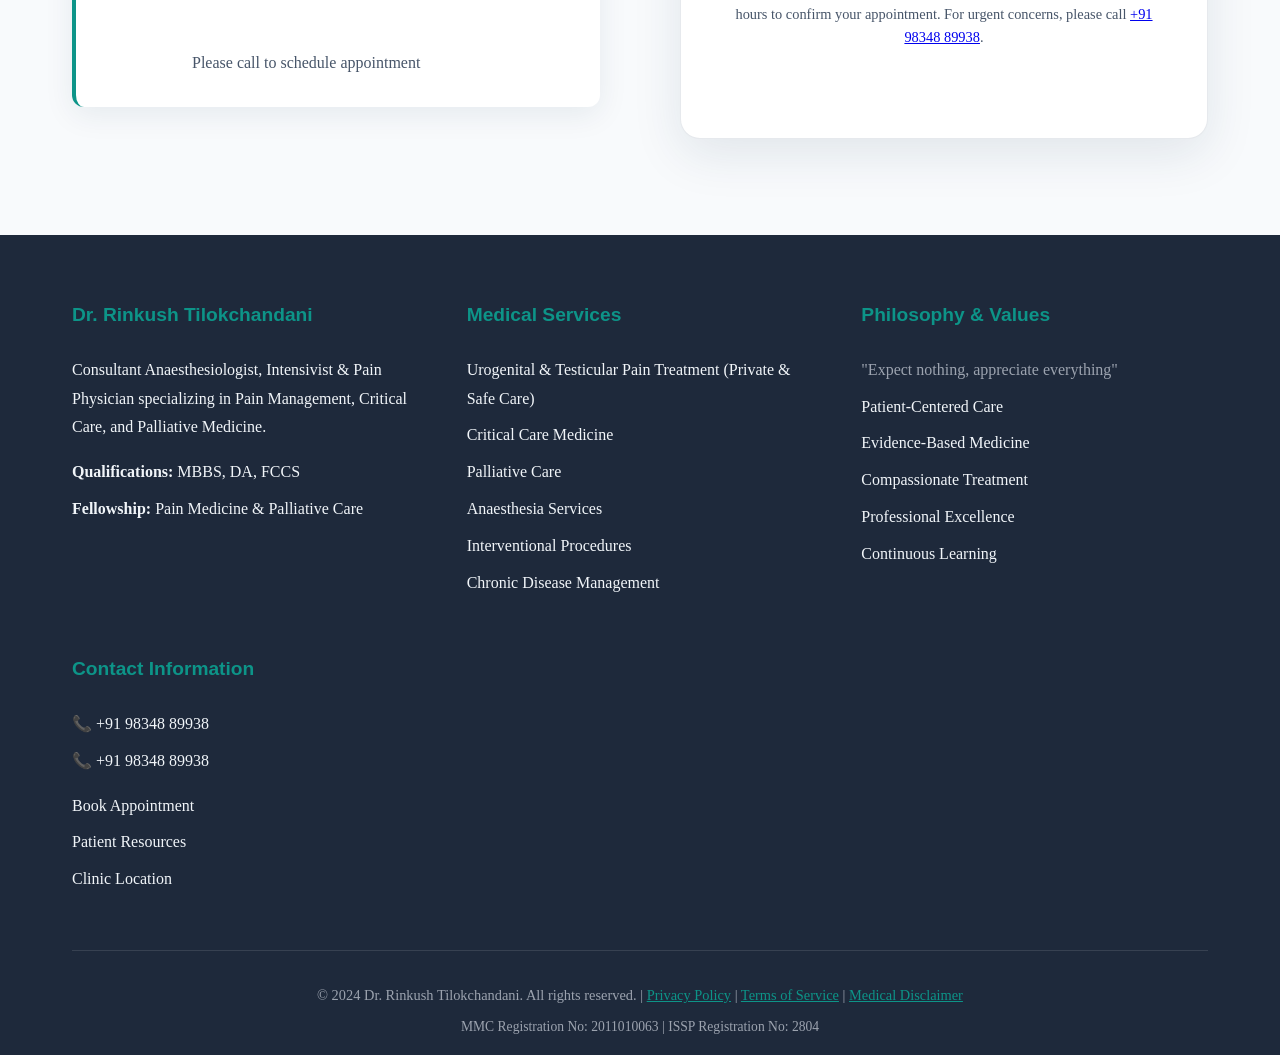
==== commit 4fa26409: "Update Google Tag and contact number links Removed Google tag (gtag.js) and added Google Tag Manager" ====
--- a/index.html
+++ b/index.html
@@ -1,16 +1,7 @@
+
 <!DOCTYPE html>
 <html lang="en">
 <head>
-    <!-- Google tag (gtag.js) -->
-<script async src="https://www.googletagmanager.com/gtag/js?id=AW-17693007467">
-</script>
-<script>
-  window.dataLayer = window.dataLayer || [];
-  function gtag(){dataLayer.push(arguments);}
-  gtag('js', new Date());
-
-  gtag('config', 'AW-17693007467');
-</script>
     <meta charset="UTF-8">
     <meta name="viewport" content="width=device-width, initial-scale=1.0">
     <title>Advanced Pain Management Center | Excellence in Interventional Pain Medicine</title>
@@ -18,6 +9,14 @@
     <meta name="keywords" content="Pain management, Palliative care, Interventional pain, Chronic back pain, Cervical pain, Neuropathic pain, Migraine, Arthritis, Cancer pain, Anaesthesiologist, Intensivist, Dr Rinkush Tilokchandani">
     <meta name="author" content="Dr. Rinkush Tilokchandani">
     <link rel="canonical" href="https://www.example.com/">
+
+    <!-- Google Tag Manager -->
+    <script>(function(w,d,s,l,i){w[l]=w[l]||[];w[l].push({'gtm.start':
+    new Date().getTime(),event:'gtm.js'});var f=d.getElementsByTagName(s)[0],
+    j=d.createElement(s),dl=l!='dataLayer'?'&l='+l:'';j.async=true;j.src=
+    'https://www.googletagmanager.com/gtm.js?id='+i+dl;f.parentNode.insertBefore(j,f);
+    })(window,document,'script','dataLayer','GTM-T36VS9DJ');</script>
+    <!-- End Google Tag Manager -->
 
     <!-- Open Graph -->
     <meta property="og:type" content="website">
@@ -80,6 +79,10 @@
     <link rel="stylesheet" href="styles.css">
 </head>
 <body>
+    <!-- Google Tag Manager (noscript) -->
+    <noscript><iframe src="https://www.googletagmanager.com/ns.html?id=GTM-T36VS9DJ"
+    height="0" width="0" style="display:none;visibility:hidden"></iframe></noscript>
+    <!-- End Google Tag Manager (noscript) -->
     <div class="header-top">
         <div class="header-top-content">
             <div class="credentials">
@@ -88,7 +91,7 @@
                 <span>Consultant Anaesthesiologist & Pain Physician</span>
             </div>
             <div>
-                <span>📞 +91 98348 89938</span>
+                <span>📞 <a href="tel:+919834889938">+91 98348 89938</a> / <a href="tel:+918421204905">+91 84212 04905</a></span>
             </div>
         </div>
     </div>
@@ -119,9 +122,10 @@
             <div class="hero-content">
                 <h1>Expert Pain Management & Palliative Care</h1>
                 <p class="hero-subtitle">Dr. Rinkush Tilokchandani - Consultant Anaesthesiologist, Intensivist & Pain Physician providing compassionate, evidence-based care with advanced interventional techniques.</p>
+                <p>Call us at <a href="tel:+919834889938">+91 98348 89938</a></p>
                 <div class="cta-buttons">
-                    <a href="#contact" class="btn btn-primary">Book Consultation</a>
-                    <a href="#about" class="btn btn-secondary">About Dr. Rinkush</a>
+                    <a href="#contact" class="btn btn-secondary">Book Consultation</a>
+                    <a href="#about" class="btn btn-outline">About Dr. Rinkush</a>
                 </div>
             </div>
             <div class="hero-stats">
@@ -158,13 +162,13 @@
                 <div class="service-card">
                     <div class="service-icon">💊</div>
                     <h3>Urogenital & Testicular Pain Treatment (Private & Safe Care)</h3>
-                    <p>Many men experience pain in the testicles, groin, or pelvic area but feel uncomfortable talking about it.we                             provide confidential and professional treatment for urogenital and testicular pain..</p>
+                    <p>Many men experience pain in the testicles, groin, or pelvic area but feel uncomfortable talking about it. we provide confidential and professional treatment for urogenital and testicular pain.</p>
                 </div>
 
                 <div class="service-card">
                     <div class="service-icon">🏥</div>
-                    <h3>Back Pain Treatment</h3></h3>
-                    <p>Back pain is one of the most common pain conditions and can affect your movement, sitting posture, sleep, and                          daily work. we provide  long-lasting treatment focused on reducing pain and improving spine function...</p>
+                    <h3>Back Pain Treatment</h3>
+                    <p>Back pain is one of the most common pain conditions and can affect your movement, sitting posture, sleep, and daily work. we provide  long-lasting treatment focused on reducing pain and improving spine function..</p>
                 </div>
 
                 <div class="service-card">
@@ -182,13 +186,13 @@
                 <div class="service-card">
                     <div class="service-icon">🦵</div>
                     <h3>Knee Pain</h3>
-                    <p>Knee pain can make walking, standing, climbing stairs, or even daily activities difficult.we provide long-lasting                       treatment that focuses on reducing pain and restoring knee joint movement.</p>
+                    <p>Knee pain can make walking, standing, climbing stairs, or even daily activities difficult.we provide long-lasting treatment that focuses on reducing pain and restoring knee joint movement.</p>
                 </div>
 
                 <div class="service-card">
                     <div class="service-icon">🫱‍🫲</div>
                     <h3>Shoulder & Neck Pain Treatment</h3>
-                    <p>Neck and shoulder pain can affect daily activities, posture, sleep, and work.  we specialize in  long-lasting                          treatment for chronic and acute pain affecting the neck, shoulders, and upper back..</p>
+                    <p>Neck and shoulder pain can affect daily activities, posture, sleep, and work.  we specialize in  long-lasting treatment for chronic and acute pain affecting the neck, shoulders, and upper back..</p>
                 </div>
             </div>
         </div>
@@ -260,8 +264,8 @@
                         <div class="contact-icon">📞</div>
                         <div class="contact-details">
                             <h4>Contact Numbers</h4>
-                            <p>Primary: +91 98348 89938<br>
-                            Alternate: +91 98348 89938<br>
+                            <p>Primary: <a href="tel:+919834889938">+91 98348 89938</a><br>
+                            Alternate: <a href="tel:+918421204905">+91 98348 89938</a><br>
                             <br>
                             Available for consultation and appointments</p>
                         </div>
@@ -333,7 +337,7 @@
                     <button type="submit" class="btn btn-primary" style="width: 100%; padding: 1.2rem;">Schedule Consultation</button>
 
                     <p style="font-size: 0.9rem; color: var(--gray-600); margin-top: 1rem; text-align: center; line-height: 1.6;">
-                        * Dr. Rinkush Tilokchandani or clinic staff will contact you within 24 hours to confirm your appointment. For urgent concerns, please call +91 98348 89938.
+                        * Dr. Rinkush Tilokchandani or clinic staff will contact you within 24 hours to confirm your appointment. For urgent concerns, please call <a href="tel:+919834889938">+91 98348 89938</a>.
                     </p>
                 </form>
             </div>
@@ -354,11 +358,11 @@
                     <h3>Medical Services</h3>
                     <ul>
                         <li><a href="#services">Urogenital & Testicular Pain Treatment (Private & Safe Care)</a></li>
-                        <li><a href="#services">Back Pain Treatment</a></li>
+                        <li><a href="#services">Critical Care Medicine</a></li>
                         <li><a href="#services">Palliative Care</a></li>
                         <li><a href="#services">Anaesthesia Services</a></li>
-                        <li><a href="#services">Knee Pain</a></li>
-                        <li><a href="#services">Shoulder & Neck Pain Treatment</a></li>
+                        <li><a href="#services">Interventional Procedures</a></li>
+                        <li><a href="#services">Chronic Disease Management</a></li>
                     </ul>
                 </div>
 
@@ -377,9 +381,9 @@
                 <div class="footer-section">
                     <h3>Contact Information</h3>
                     <ul>
-                        <li style="color: #9ca3af;">📞+91 98348 89938 </li>
-                        <li style="color: #9ca3af;">📞 +91 98348 89938</li>
-                        <li style="color: #9ca3af;"></li>
+                        <li style="color: #9ca3af;">📞 <a href="tel:+919834889938">+91 98348 89938</a></li>
+                        <li style="color: #9ca3af;">📞 <a href="tel:+919834889938">+91 98348 89938</a></li>
+                        <li style="color: #9ca3af;"> </li>
                         <li style="margin-top: 1rem;"><a href="#contact">Book Appointment</a></li>
                         <li>Patient Resources</li>
                         <li><a href="https://www.google.com/maps/search/?api=1&query=Q9V%2BH67%2C%20111%2F12%2F4%2C%20Hedgewar%20Path%2C%20Shri%20Swami%20Samartha%20Colony%2C%20Kalewadi%2C%20Pimpri-Chinchwad%2C%20Maharashtra%20411017" target="_blank" rel="noopener">Clinic Location</a></li>
